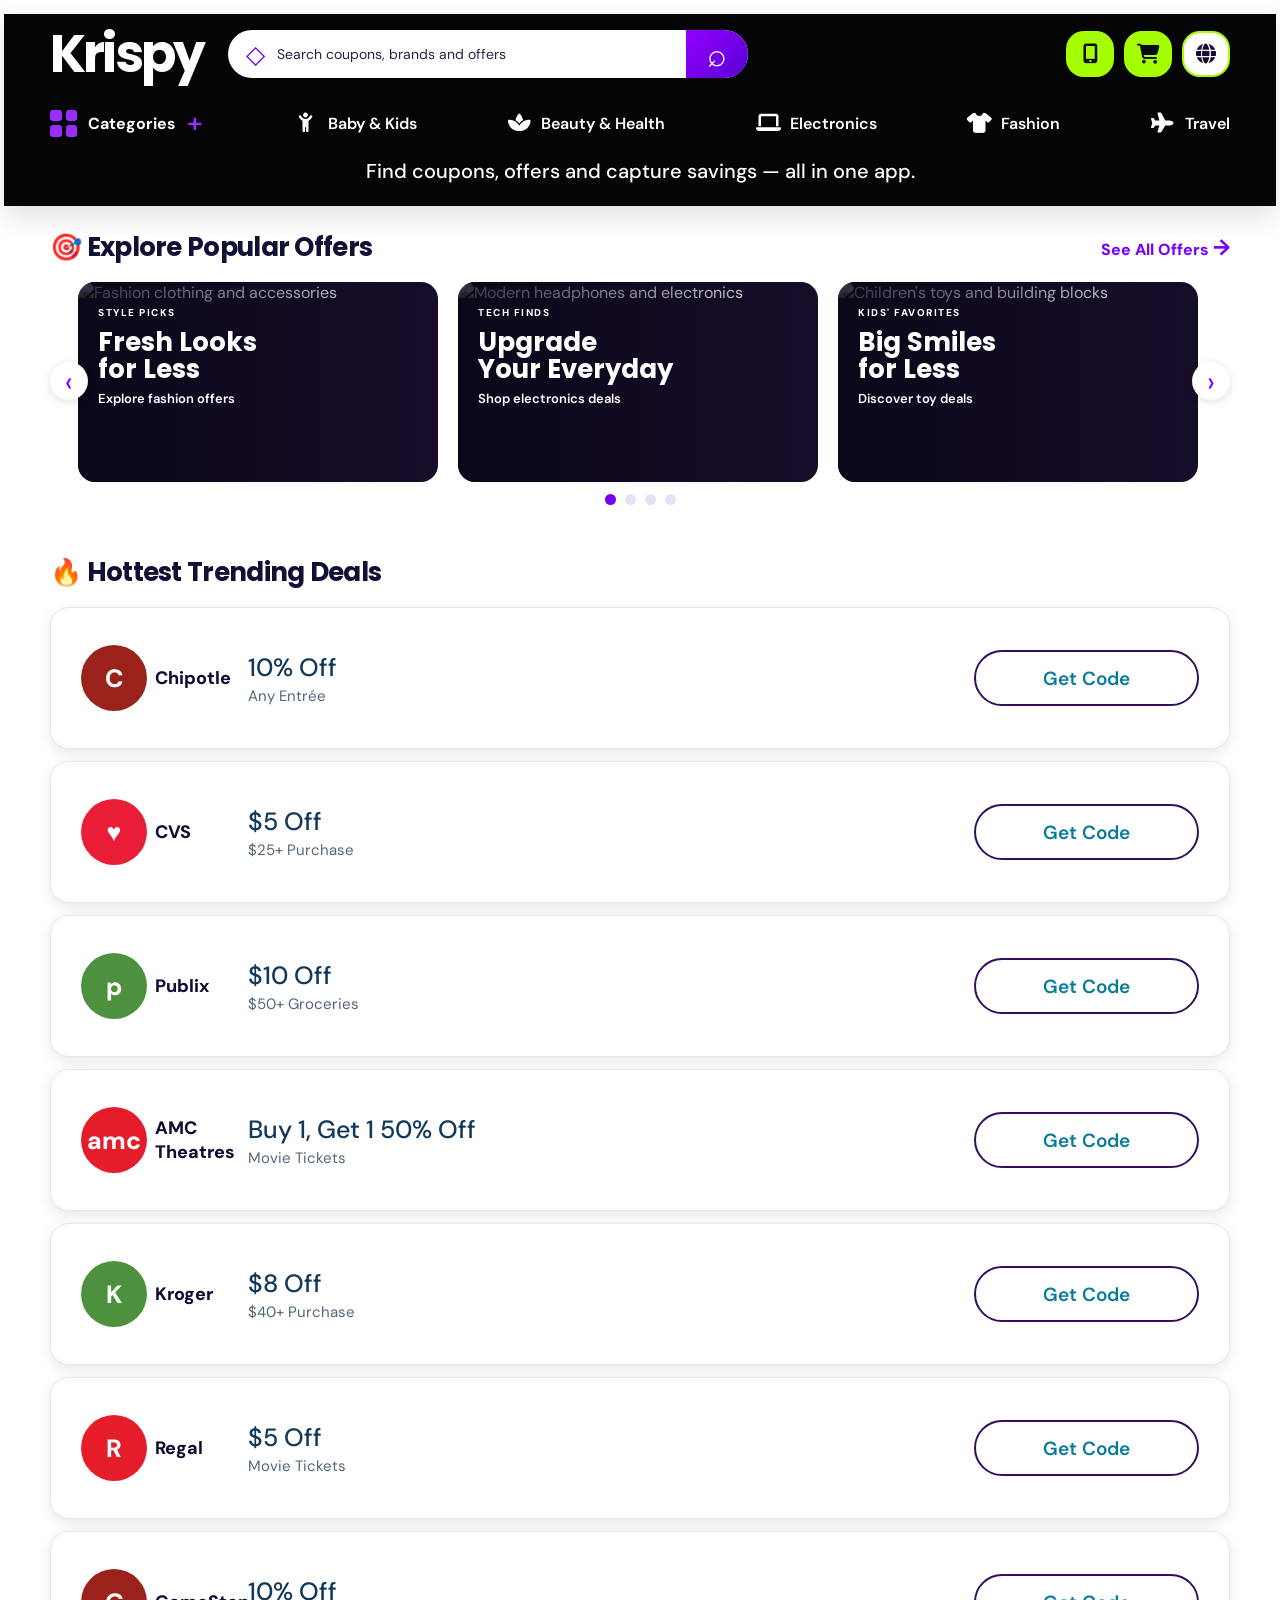
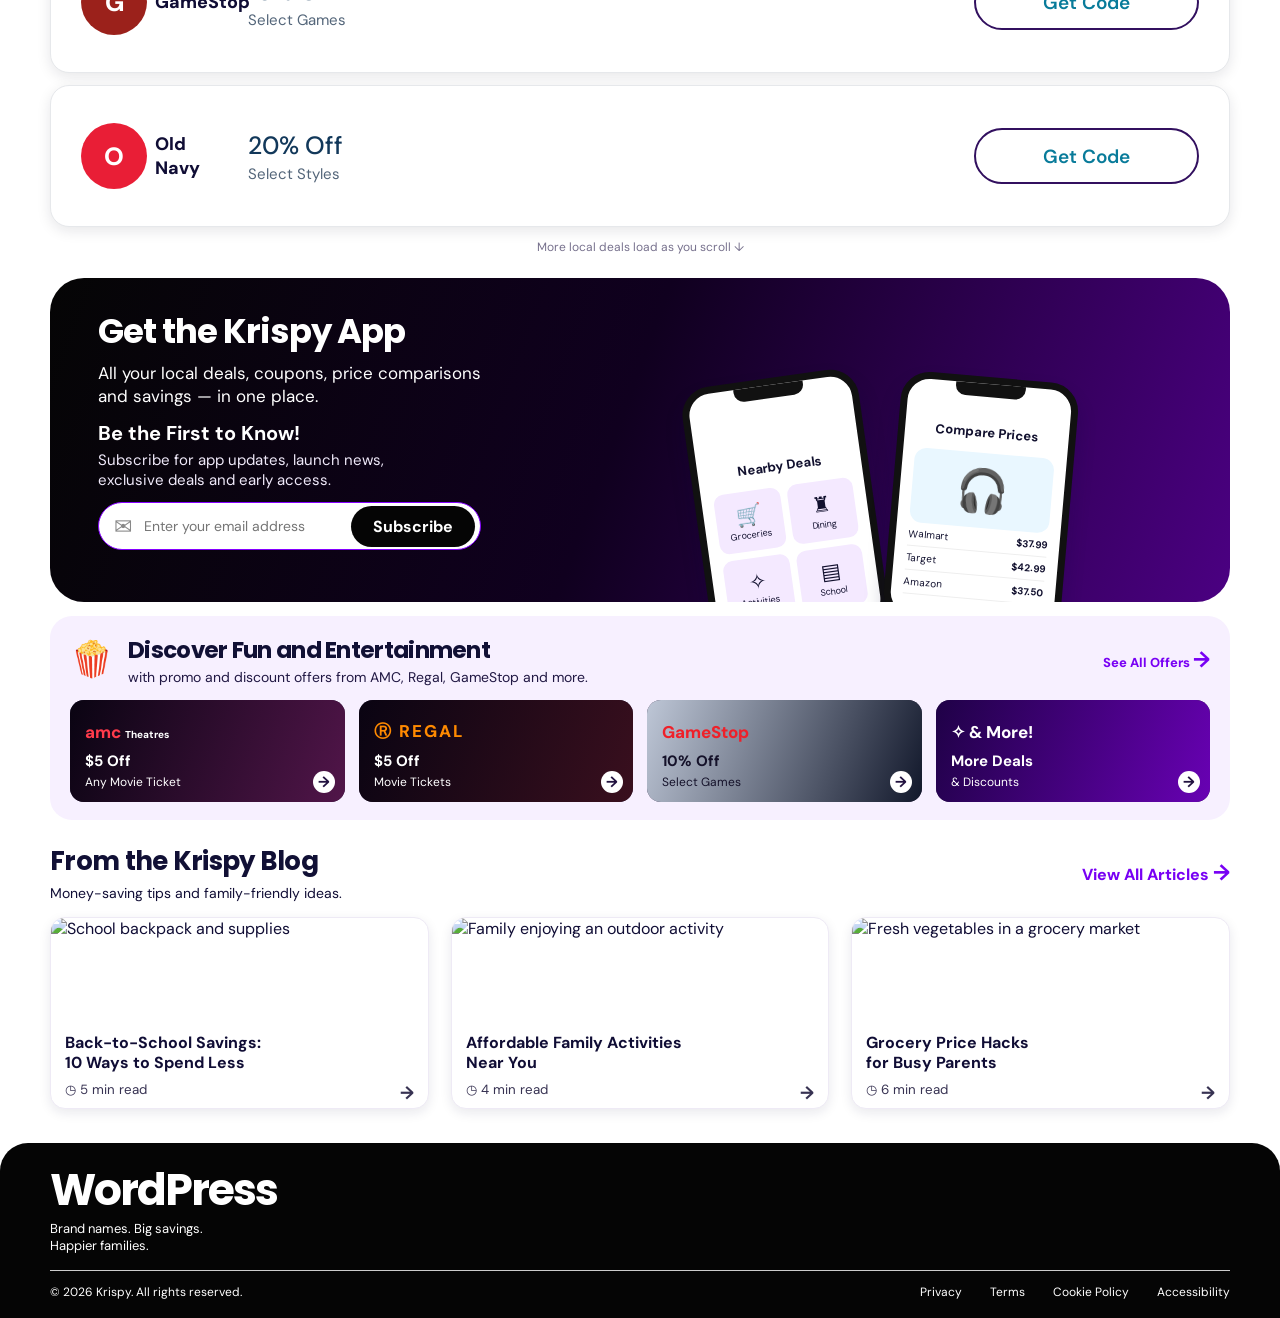
==== index.html @ a5b21c10 "Update index.html" ====
<!doctype html>
<html lang="en">
<head>
  <meta charset="utf-8">
  <meta name="viewport" content="width=device-width, initial-scale=1">
  <meta name="theme-color" content="#050505">
  <meta name="description" content="Krispy helps local shoppers discover coupons, compare prices, and save on everyday purchases and entertainment.">
  <title>Krispy — Local deals. Bigger savings.</title>
  <link rel="preconnect" href="https://fonts.googleapis.com">
  <link rel="preconnect" href="https://fonts.gstatic.com" crossorigin>
  <link href="https://fonts.googleapis.com/css2?family=DM+Sans:wght@400;500;600;700;800&family=Poppins:wght@500;600;700;800&display=swap" rel="stylesheet">
  <link rel="stylesheet" href="https://cdnjs.cloudflare.com/ajax/libs/font-awesome/6.5.2/css/all.min.css">
  <link rel="stylesheet" href="styles.css">
</head>
<body>
  <header class="hero-shell" id="top">
    <nav class="topbar wrap" aria-label="Main navigation">
      <a class="brand" href="#top" aria-label="Krispy home">Krispy</a>
      <form class="coupon-search" id="couponSearchForm" role="search">
        <span class="search-tag" aria-hidden="true">◇</span>
        <label class="sr-only" for="couponSearchInput">Search coupons</label>
        <input id="couponSearchInput" type="search" placeholder="Search coupons, brands and offers" data-i18n-placeholder="searchPlaceholder" autocomplete="off">
        <button class="search-button" type="submit" aria-label="Search coupons">⌕</button>
      </form>
      <div class="header-actions">
      <a class="primary-cta" href="#app" aria-label="Get the Krispy app" title="Get the app"><i class="fa-solid fa-mobile-screen-button"></i></a>
      <a class="cart-cta" href="#coupons" aria-label="Shopping cart" title="Shopping cart"><i class="fa-solid fa-cart-shopping"></i></a>
      <div class="language-control"><button class="language-cta" id="languageToggle" type="button" aria-label="Change language" aria-expanded="false"><i class="fa-solid fa-globe"></i></button>
        <div class="language-menu" id="languageMenu" hidden><button data-lang="en">English</button><button data-lang="es">Español</button><button data-lang="fr">Français</button><button data-lang="pt">Português</button></div>
      </div></div>
    </nav>

    <div class="category-row wrap">
    <button class="category-toggle" id="categoryToggle" type="button" aria-expanded="false" aria-controls="extraCategories">
      <span class="category-grid-icon" aria-hidden="true"><i></i><i></i><i></i><i></i></span><span data-i18n="categories">Categories</span><b class="plus">+</b>
    </button>
    <button class="category-link" data-category="Baby & Kids"><i class="fa-solid fa-child-reaching category-icon"></i><span data-i18n="babyKids">Baby &amp; Kids</span></button>
    <button class="category-link" data-category="Beauty & Health"><i class="fa-solid fa-spa category-icon"></i><span data-i18n="beautyHealth">Beauty &amp; Health</span></button>
    <button class="category-link" data-category="Electronics"><i class="fa-solid fa-laptop category-icon"></i><span data-i18n="electronics">Electronics</span></button>
    <button class="category-link" data-category="Fashion"><i class="fa-solid fa-shirt category-icon"></i><span data-i18n="fashion">Fashion</span></button>
    <button class="category-link" data-category="Travel"><i class="fa-solid fa-plane category-icon"></i><span data-i18n="travel">Travel</span></button>
  </div>
  <div class="extra-categories wrap" id="extraCategories" hidden>
    <button class="category-link" data-category="Dining"><i class="fa-solid fa-utensils category-icon"></i><span data-i18n="dining">Dining</span></button>
    <button class="category-link" data-category="Home & Garden"><i class="fa-solid fa-house category-icon"></i><span data-i18n="homeGarden">Home &amp; Garden</span></button>
    <button class="category-link" data-category="Pets"><i class="fa-solid fa-paw category-icon"></i><span data-i18n="pets">Pets</span></button>
  </div>
  <p class="hero-copy wrap"><span data-i18n="heroCopy">Find coupons, offers and capture savings — all in one app.</span></p>
  </header>

  <main>
    <section class="section wrap offers-section" aria-labelledby="offers-title">
      <div class="section-heading">
        <h2 id="offers-title"><span data-i18n="popularOffers">🎯 Explore Popular Offers</span></h2>
        <a href="#coupons">See All Offers <b>→</b></a>
      </div>
      <div class="offer-carousel">
        <button class="carousel-arrow prev" type="button" aria-label="Previous offers">‹</button>
        <div class="offer-track" id="offerTrack">
        <article class="offer-card"><img src="https://images.unsplash.com/photo-1483985988355-763728e1935b?w=900&q=88" alt="Fashion clothing and accessories"><div class="offer-overlay"><span>STYLE PICKS</span><h3>Fresh Looks<br>for Less</h3><p>Explore fashion offers</p></div></article>
        <article class="offer-card"><img src="https://images.unsplash.com/photo-1505740420928-5e560c06d30e?w=900&q=88" alt="Modern headphones and electronics"><div class="offer-overlay"><span>TECH FINDS</span><h3>Upgrade<br>Your Everyday</h3><p>Shop electronics deals</p></div></article>
        <article class="offer-card"><img src="https://images.unsplash.com/photo-1566576912321-d58ddd7a6088?w=900&q=88" alt="Children's toys and building blocks"><div class="offer-overlay"><span>KIDS' FAVORITES</span><h3>Big Smiles<br>for Less</h3><p>Discover toy deals</p></div></article>
        <article class="offer-card"><img src="https://images.unsplash.com/photo-1596462502278-27bfdc403348?w=900&q=88" alt="Women's beauty and makeup products"><div class="offer-overlay"><span>BEAUTY EDIT</span><h3>Feel-Good<br>Favorites</h3><p>Find beauty offers</p></div></article>
        <article class="offer-card"><img src="https://images.unsplash.com/photo-1594035910387-fea47794261f?w=900&q=88" alt="Men's fragrance bottle"><div class="offer-overlay"><span>GROOMING PICKS</span><h3>Signature<br>Scents</h3><p>Explore fragrance deals</p></div></article>
      </div>
      <button class="carousel-arrow next" type="button" aria-label="Next offers">›</button>
      </div>
      <div class="carousel-dots" aria-label="Offer carousel position"><span class="active"></span><span></span><span></span><span></span></div>
    </section>

    <section class="section wrap coupons-section" id="coupons" aria-labelledby="coupons-title">
      <div class="section-heading coupon-heading">
        <h2 id="coupons-title"><span data-i18n="trending">🔥 Hottest Trending Deals</span></h2>
      </div>
      <div class="coupon-grid" id="couponGrid">
        <article class="coupon-card" data-category="Beauty & Health" data-search="chipotle beauty health restaurant" data-code="KRISPYCHIP10">
          <div class="merchant"><span class="merchant-icon chipotle">C</span> Chipotle</div>
          <strong>10% Off</strong><p>Any Entrée</p>
          <button class="code-button" type="button"><span class="ticket-icon" aria-hidden="true">▣</span><span>Get Code</span></button>
        </article>
        <article class="coupon-card" data-category="Shopping" data-search="cvs pharmacy health beauty" data-code="CVS5SAVE">
          <div class="merchant"><span class="merchant-icon cvs">♥</span> CVS</div>
          <strong>$5 Off</strong><p>$25+ Purchase</p>
          <button class="code-button" type="button"><span class="ticket-icon" aria-hidden="true">▣</span><span>Get Code</span></button>
        </article>
        <article class="coupon-card" data-category="Baby & Kids" data-search="publix baby kids family essentials" data-code="PUBLIX10">
          <div class="merchant"><span class="merchant-icon publix">p</span> Publix</div>
          <strong>$10 Off</strong><p>$50+ Groceries</p>
          <button class="code-button" type="button"><span class="ticket-icon" aria-hidden="true">▣</span><span>Get Code</span></button>
        </article>
        <article class="coupon-card" data-category="Entertainment" data-search="amc movies entertainment tickets" data-code="AMC50">
          <div class="merchant"><span class="merchant-icon amc">amc</span> AMC Theatres</div>
          <strong>Buy 1, Get 1 50% Off</strong><p>Movie Tickets</p>
          <button class="code-button" type="button"><span class="ticket-icon" aria-hidden="true">▣</span><span>Get Code</span></button>
        </article>
      </div>
      <p class="scroll-hint" id="scrollHint">More local deals load as you scroll ↓</p>
      <div id="couponSentinel" class="sentinel" aria-hidden="true"></div>
      <p class="empty-state" id="emptyState" hidden>No matching deals found. Try another search.</p>
    </section>

    <section class="app-promo wrap" id="app">
      <div class="app-copy">
        <h2><span data-i18n="getApp">Get the Krispy App</span></h2>
        <p>All your local deals, coupons, price comparisons<br class="desktop-only"> and savings — in one place.</p>
        <h3><span data-i18n="firstToKnow">Be the First to Know!</span></h3>
        <p class="subscribe-copy">Subscribe for app updates, launch news,<br class="desktop-only"> exclusive deals and early access.</p>
        <form class="subscribe-form" id="subscribeForm">
          <label class="sr-only" for="emailInput">Email address</label>
          <span aria-hidden="true">✉</span>
          <input id="emailInput" type="email" placeholder="Enter your email address" required>
          <button type="submit">Subscribe</button>
        </form>
        <p class="form-message" id="formMessage" role="status"></p>
      </div>
      <div class="phone-showcase" aria-label="Krispy app previews">
        <div class="phone phone-one">
          <div class="phone-notch"></div><b class="mini-brand">Krispy</b><h4>Nearby Deals</h4>
          <div class="mini-tiles"><span>🛒<small>Groceries</small></span><span>♜<small>Dining</small></span><span>✧<small>Activities</small></span><span>▤<small>School</small></span></div>
        </div>
        <div class="phone phone-two">
          <div class="phone-notch"></div><h4>Compare Prices</h4><div class="product-art">🎧</div>
          <p>Walmart <b>$37.99</b></p><p>Target <b>$42.99</b></p><p>Amazon <b>$37.50</b></p>
        </div>
      </div>
    </section>

    <section class="entertainment-section wrap" id="entertainment" aria-labelledby="entertainment-title">
      <div class="entertainment-heading">
        <div class="popcorn" aria-hidden="true">🍿</div>
        <div><h2 id="entertainment-title"><span data-i18n="entertainment">Discover Fun and Entertainment</span></h2><p>with promo and discount offers from AMC, Regal, GameStop and more.</p></div>
        <a href="#coupons">See All Offers <b>→</b></a>
      </div>
      <div class="entertainment-grid">
        <a class="entertainment-card amc-card" href="#coupons"><span class="ent-brand amc-brand">amc <small>Theatres</small></span><strong>$5 Off</strong><span>Any Movie Ticket</span><b class="round-arrow">→</b></a>
        <a class="entertainment-card regal-card" href="#coupons"><span class="ent-brand regal-brand">Ⓡ REGAL</span><strong>$5 Off</strong><span>Movie Tickets</span><b class="round-arrow">→</b></a>
        <a class="entertainment-card gamestop-card" href="#coupons"><span class="ent-brand game-brand">GameStop</span><strong>10% Off</strong><span>Select Games</span><b class="round-arrow">→</b></a>
        <a class="entertainment-card more-card" href="#coupons"><span class="ent-brand more-brand">✧ &amp; More!</span><strong>More Deals</strong><span>&amp; Discounts</span><b class="round-arrow">→</b></a>
      </div>
    </section>

    <section class="section wrap blog-section" id="blog" aria-labelledby="blog-title">
      <div class="section-heading">
        <div><h2 id="blog-title"><span data-i18n="blog">From the Krispy Blog</span></h2><p class="section-subtitle">Money-saving tips and family-friendly ideas.</p></div>
        <a href="#blog">View All Articles <b>→</b></a>
      </div>
      <div class="blog-grid">
        <a class="blog-card" href="#blog"><img src="https://images.unsplash.com/photo-1503919005314-30d93d07d823?w=700&q=85" alt="School backpack and supplies"><div><h3>Back-to-School Savings:<br>10 Ways to Spend Less</h3><small>◷ 5 min read <b>→</b></small></div></a>
        <a class="blog-card" href="#blog"><img src="https://images.unsplash.com/photo-1478131143081-80f7f84ca84d?w=700&q=85" alt="Family enjoying an outdoor activity"><div><h3>Affordable Family Activities<br>Near You</h3><small>◷ 4 min read <b>→</b></small></div></a>
        <a class="blog-card" href="#blog"><img src="https://images.unsplash.com/photo-1542838132-92c53300491e?w=700&q=85" alt="Fresh vegetables in a grocery market"><div><h3>Grocery Price Hacks<br>for Busy Parents</h3><small>◷ 6 min read <b>→</b></small></div></a>
      </div>
    </section>
  </main>

  <footer class="site-footer">
    <div class="footer-inner wrap">
      <div class="footer-brand"><div class="footer-wordmark">WordPress</div><p>Brand names. Big savings.<br>Happier families.</p></div>
    </div>
    <div class="footer-bottom wrap">
      <span>© <span id="year"></span> Krispy. All rights reserved.</span>
      <nav aria-label="Legal"><a href="#privacy">Privacy</a><a href="#terms">Terms</a><a href="#cookies">Cookie Policy</a><a href="#accessibility">Accessibility</a></nav>
    </div>
  </footer>

  <div class="toast" id="toast" role="status" aria-live="polite"></div>
  <script src="script.js"></script>
</body>
</html>
---- styles.css ----
*{box-sizing:border-box}
:root{--ink:#100d35;--purple:#6e00e8;--purple-dark:#26004e;--lavender:#f4edff;--lime:#a6ff00}
html{scroll-behavior:smooth}
body{margin:0;background:#fff;color:var(--ink);font-family:"DM Sans",Arial,sans-serif}
a{color:inherit;text-decoration:none}
button,input{font:inherit}
button{cursor:pointer}
.wrap{width:min(1180px,calc(100% - 64px));margin-inline:auto}
.hero-shell{position:relative;isolation:isolate;overflow:hidden;margin:14px auto 0;width:calc(100% - 8px);min-height:192px;border-radius:38px;color:#fff;background:#050505;box-shadow:0 10px 28px rgba(12,0,30,.12);padding:14px 0 22px}
.topbar{display:flex;align-items:center;gap:25px}
.brand{font-family:"Poppins",sans-serif;font-size:52px;line-height:1;font-weight:700;letter-spacing:-2.8px;color:#fff;white-space:nowrap}
.coupon-search{height:48px;flex:1;max-width:520px;display:flex;align-items:center;overflow:hidden;border-radius:28px;background:#fff;color:#171337;padding-left:18px}
.search-tag{font-size:25px;color:#7400ef;margin-right:10px;line-height:1}
.coupon-search input{border:0;outline:0;min-width:0;flex:1;color:#171337;font-size:14px;background:transparent}
.coupon-search input::placeholder{color:#292345;opacity:1}
.search-button{height:48px;width:62px;border:0;background:linear-gradient(135deg,#9300ff,#5900d5);color:white;font-size:33px;line-height:1;cursor:pointer}
.primary-cta{margin-left:auto;padding:13px 21px;border-radius:28px;background:var(--lime);color:#080b16;font-weight:800;white-space:nowrap}
.primary-cta span{font-size:22px;margin-left:7px}
.category-row{display:flex;align-items:center;justify-content:space-between;gap:20px;margin-top:24px}
.category-toggle,.category-link{border:0;background:transparent;color:#fff;display:flex;align-items:center;gap:10px;font-weight:700;padding:5px 0;white-space:nowrap}
.category-toggle{font-size:16px;gap:11px}
.category-grid-icon{width:27px;height:27px;display:grid;grid-template-columns:repeat(2,1fr);gap:4px}
.category-grid-icon i{display:block;border-radius:3px;background:#9b2cff}
.category-toggle .plus{font-size:28px;font-weight:500;color:#9b2cff;line-height:1}
.category-link{font-size:16px;font-weight:600}
.category-icon{font-size:28px;line-height:1;filter:grayscale(.1)}
.extra-categories{display:flex;flex-wrap:wrap;gap:12px 24px;padding:15px 0 0 4px}
.extra-categories[hidden]{display:none}
.extra-categories .category-link{font-size:14px}
.hero-copy{font-size:20px;text-align:center;margin-top:16px;margin-bottom:0;font-weight:500}
.section{padding-top:22px}
.section-heading{display:flex;justify-content:space-between;align-items:center;gap:20px;margin-bottom:15px}
.section-heading h2,.entertainment-heading h2{font-family:"Poppins",sans-serif;font-size:26px;letter-spacing:-.7px;margin:0;font-weight:700;color:#111035}
.section-heading>a,.entertainment-heading>a{color:#7800f4;font-weight:800;white-space:nowrap}
.section-heading>a b,.entertainment-heading>a b{font-size:22px}
.offer-carousel{position:relative;padding:0 25px}
.offer-track{display:flex;gap:16px;overflow-x:auto;scrollbar-width:none;scroll-snap-type:x mandatory}
.offer-track::-webkit-scrollbar{display:none}
.offer-card{position:relative;flex:0 0 calc((100% - 32px)/3);height:120px;border-radius:16px;padding:13px 17px;overflow:hidden;scroll-snap-align:start;color:#111035}
.offer-card.target{background:#ffe5f1}
.offer-card.walmart{background:#e8f2ff}
.offer-card.amazon{background:#fff0d9}
.offer-card.family{background:#eee7ff}
.offer-brand{font-size:19px;font-weight:800;position:relative;z-index:1}
.target-mark{color:#e21a23;font-size:28px;vertical-align:middle}
.spark{color:#f5b400;font-size:29px}
.smile{color:#f2a000;font-size:34px}
.offer-card p{position:relative;z-index:1;font-weight:800;font-size:16px;line-height:1.15;margin:7px 0}
.offer-card img{position:absolute;right:0;bottom:0;width:43%;height:100%;object-fit:cover;mask-image:linear-gradient(90deg,transparent,#000 30%)}
.headphones,.family-art{position:absolute;right:18px;bottom:8px;font-size:60px}
.carousel-arrow{position:absolute;z-index:2;top:38px;border:0;width:38px;height:38px;border-radius:50%;background:#fff;color:#7900ff;font-size:29px;box-shadow:0 2px 8px #15113b22}
.carousel-arrow.prev{left:0}.carousel-arrow.next{right:0}
.carousel-dots{display:flex;justify-content:center;gap:9px;margin:12px}
.carousel-dots span{width:11px;height:11px;border-radius:50%;background:#e6e0f3}
.carousel-dots .active{background:#7600ee}
.coupon-heading{margin-top:14px}
.coupon-grid{display:grid;grid-template-columns:repeat(4,minmax(0,1fr));gap:15px}
.coupon-card{position:relative;min-height:164px;border:1px solid #eeeaf5;border-radius:16px;padding:12px 14px 52px;box-shadow:0 4px 10px rgba(21,15,50,.10);background:#fff}
.merchant{display:flex;align-items:center;gap:8px;font-weight:800;font-size:16px;margin-bottom:7px}
.merchant-icon{display:grid;place-items:center;width:34px;height:34px;border-radius:50%;font-weight:800;color:white}
.chipotle{background:#9b211b}.cvs{background:#e91e36}.publix{background:#4d913e}.amc{background:#e51c2a;font-size:10px}
.coupon-card strong{font-size:17px}.coupon-card p{margin:2px 0 4px;font-size:14px}.coupon-card small{font-weight:700;font-size:12px}
.code-button{position:absolute;right:10px;bottom:9px;display:flex;align-items:center;justify-content:center;gap:8px;min-width:150px;border:2px solid #32105f;border-radius:25px;background:#fff;color:#32105f;padding:7px 14px;font-size:14px;font-weight:800;box-shadow:none;transition:background .15s,color .15s}
.code-button:hover{background:#f4edff}
.ticket-icon{font-size:17px;line-height:1}
.scroll-hint{text-align:center;color:#77718d;font-size:12px;margin:12px 0 0}
.sentinel{height:1px}.empty-state{text-align:center;color:#6b6382;padding:18px}
.app-promo{margin:22px auto 0;min-height:280px;border-radius:34px;overflow:hidden;position:relative;display:flex;align-items:center;justify-content:space-between;padding:28px 48px;background:linear-gradient(110deg,#050505 0%,#10001f 48%,#4b0082 100%);color:#fff}
.app-copy{position:relative;z-index:2;color:#fff;max-width:510px}
.app-copy h2{font-family:"Poppins",sans-serif;font-size:34px;margin:0 0 5px;letter-spacing:-1px;color:#fff}
.app-copy p{font-size:17px;line-height:1.35;margin:4px 0;color:#fff}
.app-copy h3{font-size:20px;margin:12px 0 0;color:#fff}
.app-copy .subscribe-copy{font-size:15px;color:#f0eafa}
.subscribe-form{display:flex;align-items:center;gap:10px;width:min(440px,100%);height:48px;border:1.5px solid #8500ff;border-radius:28px;background:#fff;padding:4px 5px 4px 15px;margin-top:12px}
.subscribe-form>span{font-size:22px;color:#888}
.subscribe-form input{border:0;outline:0;min-width:0;flex:1;font-size:14px;color:#171337}
.subscribe-form button{border:0;border-radius:24px;padding:10px 22px;background:#050505;color:#fff;font-weight:700;cursor:pointer}
.form-message{min-height:16px;font-size:12px!important;color:#f0eafa}
.phone-showcase{position:absolute;right:8%;bottom:-30px;width:43%;height:290px;display:flex;align-items:flex-end;justify-content:center;gap:18px;transform:rotate(-3deg)}
.phone{position:relative;width:178px;height:260px;border:7px solid #111;border-radius:29px;background:#fff;padding:28px 12px 12px;box-shadow:0 12px 20px #0d073b33;color:#11102e}
.phone-one{transform:rotate(-5deg)}.phone-two{height:250px;transform:rotate(8deg)}
.phone-notch{position:absolute;top:0;left:50%;transform:translateX(-50%);width:70px;height:13px;background:#111;border-radius:0 0 10px 10px}
.mini-brand{display:block;text-align:center;font-family:"Poppins",sans-serif;font-size:22px;font-weight:700;letter-spacing:-1px;color:#fff}
.phone h4{text-align:center;font-size:13px;margin:12px 0}
.mini-tiles{display:grid;grid-template-columns:1fr 1fr;gap:7px}
.mini-tiles span{display:grid;place-items:center;background:#f4e9ff;border-radius:10px;padding:10px 3px;font-size:21px}
.mini-tiles small{font-size:9px}
.product-art{text-align:center;font-size:42px;background:#e9f7ff;border-radius:12px;padding:10px}
.phone-two p{font-size:10px;border-bottom:1px solid #eee;padding:5px 0;margin:0}.phone-two p b{float:right}
.entertainment-section{margin:14px auto 0;padding:17px 20px 18px;border-radius:22px;background:#f7f0ff}
.entertainment-heading{display:flex;align-items:center;gap:14px;margin-bottom:14px}
.popcorn{font-size:35px;line-height:1}
.entertainment-heading h2{font-size:23px}
.entertainment-heading p{font-size:14px;margin:1px 0 0;color:#211844}
.entertainment-heading>a{margin-left:auto;font-size:13px}
.entertainment-grid{display:grid;grid-template-columns:repeat(4,minmax(0,1fr));gap:14px}
.entertainment-card{position:relative;display:flex;flex-direction:column;justify-content:flex-end;gap:3px;min-height:102px;padding:12px 15px;border-radius:14px;overflow:hidden;color:#fff;background:#140a29;isolation:isolate}
.entertainment-card:before{content:"";position:absolute;inset:0;z-index:-1;opacity:.85;background:linear-gradient(110deg,#07040d,#401060)}
.amc-card:before{background:linear-gradient(110deg,#08030e,#5c174f)}
.regal-card:before{background:linear-gradient(110deg,#08030e,#40101c)}
.gamestop-card:before{background:linear-gradient(110deg,#dce8f5,#111a2b)}
.more-card:before{background:linear-gradient(110deg,#21004c,#7700cc)}
.gamestop-card{color:#15122a}
.ent-brand{font-weight:800;font-size:17px;margin-bottom:5px}
.amc-brand{color:#ff3b4b}.amc-brand small{font-size:10px;color:#fff}
.regal-brand{color:#ff8a00;letter-spacing:2px}.game-brand{color:#ef2029}.more-brand{color:#fff}
.entertainment-card strong{font-size:15px}.entertainment-card>span:not(.ent-brand){font-size:12px}
.round-arrow{position:absolute;right:10px;bottom:9px;width:22px;height:22px;border-radius:50%;display:grid;place-items:center;background:#fff;color:#21113f;font-size:15px}
.blog-section{padding-bottom:34px}
.blog-section .section-heading{align-items:center}
.section-subtitle{margin:3px 0 0;font-size:14px}
.blog-grid{display:grid;grid-template-columns:repeat(3,1fr);gap:22px}
.blog-card{overflow:hidden;border-radius:15px;box-shadow:0 4px 12px #15113b18;background:#fff;border:1px solid #eeeaf5}
.blog-card img{display:block;width:100%;height:105px;object-fit:cover}
.blog-card>div{padding:10px 14px}
.blog-card h3{font-size:16px;line-height:1.2;margin:0 0 9px}
.blog-card small{display:block;color:#373252}.blog-card small b{float:right;font-size:18px}
.site-footer{color:#fff;background:#050505;padding:25px 0 18px;position:relative;overflow:hidden;border-radius:28px 28px 0 0}
.footer-inner{padding-bottom:15px}
.footer-wordmark{font-family:"Poppins",sans-serif;font-size:44px;line-height:1;font-weight:700;letter-spacing:-2px;color:#fff}
.footer-brand p{font-size:13px;line-height:1.35;margin:8px 0 0}
.footer-bottom{border-top:1px solid rgba(255,255,255,.8);padding-top:13px;display:flex;justify-content:space-between;gap:20px;font-size:12px}
.footer-bottom nav{display:flex;gap:28px}.footer-bottom a:hover{text-decoration:underline}
.toast{position:fixed;z-index:20;left:50%;bottom:22px;transform:translate(-50%,20px);opacity:0;pointer-events:none;background:#17102e;color:#fff;padding:12px 18px;border-radius:25px;box-shadow:0 5px 20px #0003;transition:.25s}
.toast.show{opacity:1;transform:translate(-50%,0)}
.sr-only{position:absolute;width:1px;height:1px;padding:0;margin:-1px;overflow:hidden;clip:rect(0,0,0,0);white-space:nowrap;border:0}
@media(max-width:900px){
 .wrap{width:min(calc(100% - 36px),720px)}
 .topbar{gap:14px;flex-wrap:wrap}.brand{font-size:44px}.coupon-search{order:3;max-width:none;flex-basis:100%}
 .primary-cta{font-size:12px;padding:11px 13px}
 .category-row{gap:13px;flex-wrap:wrap;justify-content:flex-start;margin-top:18px}
 .category-link{font-size:14px}.category-icon{font-size:24px}
 .hero-copy{font-size:17px}
 .coupon-grid{grid-template-columns:repeat(2,1fr)}
 .app-promo{padding:25px 28px;min-height:460px;align-items:flex-start}
 .phone-showcase{width:100%;right:0;height:230px;bottom:-35px}
 .phone{transform:scale(.82)}.phone-two{transform:scale(.82) rotate(8deg)}
 .entertainment-grid{grid-template-columns:repeat(2,1fr)}
 .footer-bottom{flex-wrap:wrap}
}
@media(max-width:560px){
 .hero-shell{margin-top:6px;border-radius:25px;min-height:0;padding:16px 0 20px}
 .wrap{width:calc(100% - 28px)}
 .topbar{padding-top:0}.brand{font-size:39px}
 .primary-cta{margin-left:auto;padding:10px 11px;font-size:10px}
 .coupon-search{height:43px}.search-button{height:43px;width:52px}
 .coupon-search input{font-size:12px}
 .category-row{display:grid;grid-template-columns:repeat(3,1fr);gap:10px 12px;margin-top:17px}
 .category-toggle,.category-link{font-size:12px;justify-content:flex-start;gap:6px}
 .category-toggle{grid-column:1/-1}
 .category-grid-icon{width:22px;height:22px}
 .category-icon{font-size:21px}
 .extra-categories{gap:10px 16px}
 .extra-categories .category-link{font-size:12px}
 .hero-copy{font-size:14px;line-height:1.4;margin-top:15px;padding:0 5px}
 .section{padding-top:20px}
 .section-heading h2{font-size:19px}.section-heading>a{font-size:12px}
 .offer-carousel{padding:0 17px}.offer-card{flex-basis:85%;height:120px}
 .coupon-heading{align-items:flex-start;flex-direction:column}
 .coupon-grid{gap:10px}.coupon-card{padding:10px 10px 48px;min-height:164px}
 .merchant{font-size:14px}.merchant-icon{width:28px;height:28px}
 .coupon-card strong{font-size:15px}.coupon-card p{font-size:12px}
 .code-button{left:8px;right:8px;min-width:0;padding:7px 5px;font-size:12px}
 .app-promo{width:calc(100% - 28px);padding:22px 18px 0;min-height:500px;border-radius:25px}
 .app-copy h2{font-size:27px}.app-copy p{font-size:14px}.desktop-only{display:none}
 .phone-showcase{height:220px;gap:0}.phone{width:150px;height:220px}.phone-two{height:210px}
 .entertainment-section{padding:14px 12px;border-radius:18px}
 .entertainment-heading{align-items:flex-start;gap:8px;flex-wrap:wrap}
 .popcorn{font-size:27px}.entertainment-heading h2{font-size:17px}
 .entertainment-heading p{font-size:11px}.entertainment-heading>a{margin-left:auto;font-size:11px}
 .entertainment-grid{gap:9px}.entertainment-card{min-height:100px;padding:9px}
 .ent-brand{font-size:14px}.entertainment-card strong{font-size:13px}
 .blog-grid{grid-template-columns:1fr;gap:13px}
 .blog-card{display:grid;grid-template-columns:38% 1fr}
 .blog-card img{height:100%;min-height:120px}.blog-card h3{font-size:14px}
 .section-subtitle{font-size:12px}
 .site-footer{border-radius:20px 20px 0 0}
 .footer-wordmark{font-size:38px}
 .footer-bottom{flex-direction:column;font-size:11px}
 .footer-bottom nav{flex-wrap:wrap;gap:14px}
}

/* Header: square outer container, Font Awesome category icons, icon-only controls */
.hero-shell{border-radius:0!important}
.header-actions{display:flex;align-items:center;gap:10px;margin-left:auto}
.primary-cta,.cart-cta,.language-cta{display:grid;place-items:center;width:48px;height:46px;padding:0;border:0;border-radius:18px;background:var(--lime);color:#080b16;font-size:20px}
.primary-cta{margin:0}
.cart-cta{border:2px solid var(--lime);background:var(--lime);color:#080b16}
.language-control{position:relative}
.language-cta{background:#fff;color:#170b32;border:2px solid var(--lime)}
.language-menu{position:absolute;right:0;top:55px;z-index:40;min-width:145px;padding:6px;background:#fff;border:1px solid #e9e3f1;border-radius:12px;box-shadow:0 8px 24px #0002}
.language-menu[hidden]{display:none}
.language-menu button{display:block;width:100%;border:0;background:transparent;text-align:left;padding:9px 10px;border-radius:8px;color:#1b1537;font-weight:600}
.language-menu button:hover{background:#f3eaff}
.category-link{gap:10px}
.category-link .category-icon{font-size:20px;color:#fff;width:24px;text-align:center}
.extra-categories .category-icon{font-size:17px}
.extra-categories{justify-content:flex-start}

/* Enlarged, image-led carousel. All imagery is limited to the requested product themes. */
.offer-carousel{padding:0 28px}
.offer-track{gap:20px}
.offer-card{position:relative;flex:0 0 360px;height:200px;padding:0;border-radius:17px;background:#170e2a;color:#fff}
.offer-card img{position:absolute;inset:0;width:100%;height:100%;object-fit:cover;mask-image:none;z-index:0}
.offer-card:after{content:"";position:absolute;inset:0;background:linear-gradient(90deg,rgba(10,5,22,.82),rgba(10,5,22,.08));z-index:1}
.offer-overlay{position:absolute;z-index:2;left:20px;top:18px;max-width:72%;color:#fff}
.offer-overlay>span{font-size:10px;letter-spacing:1.5px;font-weight:800}
.offer-overlay h3{font-family:"Poppins",sans-serif;font-size:26px;line-height:1.05;margin:8px 0}
.offer-overlay p{font-size:13px;font-weight:600;margin:0}
.carousel-arrow{top:80px}

/* Coupon cards become stacked, full-width rows, like the supplied coupon reference. */
.coupon-grid{display:flex;flex-direction:column;gap:12px}
.coupon-card{display:grid;grid-template-columns:145px minmax(0,1fr) 230px;grid-template-rows:auto auto;align-items:center;column-gap:22px;min-height:142px;padding:22px 30px;border:1px solid #e6e8eb;border-radius:19px;box-shadow:0 4px 14px rgba(16,24,40,.10);background:#fff}
.coupon-card .merchant{grid-column:1;grid-row:1 / span 2;justify-content:flex-start;margin:0;font-size:18px}
.coupon-card .merchant-icon{width:66px;height:66px;font-size:25px;flex:0 0 66px}
.coupon-card strong{grid-column:2;grid-row:1;align-self:end;font-size:25px;color:#12385a;font-weight:500}
.coupon-card p{grid-column:2;grid-row:2;align-self:start;font-size:15px;margin:2px 0 0;color:#536579}
.coupon-card .code-button{position:static;grid-column:3;grid-row:1 / span 2;justify-self:end;width:100%;max-width:225px;min-height:56px;border:2px solid #32105f;border-radius:30px;background:#fff;color:#087b9a;font-size:19px;font-weight:600}
.coupon-card .code-button:hover{background:#f6f0ff;color:#32105f}
.ticket-icon{display:none}
.coupon-card small,.live-note{display:none!important}
@media(max-width:700px){
 .header-actions{gap:6px}.primary-cta,.cart-cta,.language-cta{width:40px;height:40px;border-radius:15px;font-size:17px}
 .offer-card{flex-basis:82vw;height:180px}
 .coupon-card{grid-template-columns:76px minmax(0,1fr);grid-template-rows:auto auto auto;gap:5px 13px;padding:15px 14px;min-height:128px}
 .coupon-card .merchant{grid-column:1;grid-row:1 / span 3;flex-direction:column;align-items:center;text-align:center;font-size:11px;gap:5px}
 .coupon-card .merchant-icon{width:48px;height:48px;flex-basis:48px}
 .coupon-card strong{grid-column:2;grid-row:1;font-size:19px}
 .coupon-card p{grid-column:2;grid-row:2;font-size:13px}
 .coupon-card .code-button{grid-column:2;grid-row:3;justify-self:start;width:auto;min-height:38px;max-width:155px;font-size:14px;padding:5px 20px}
}
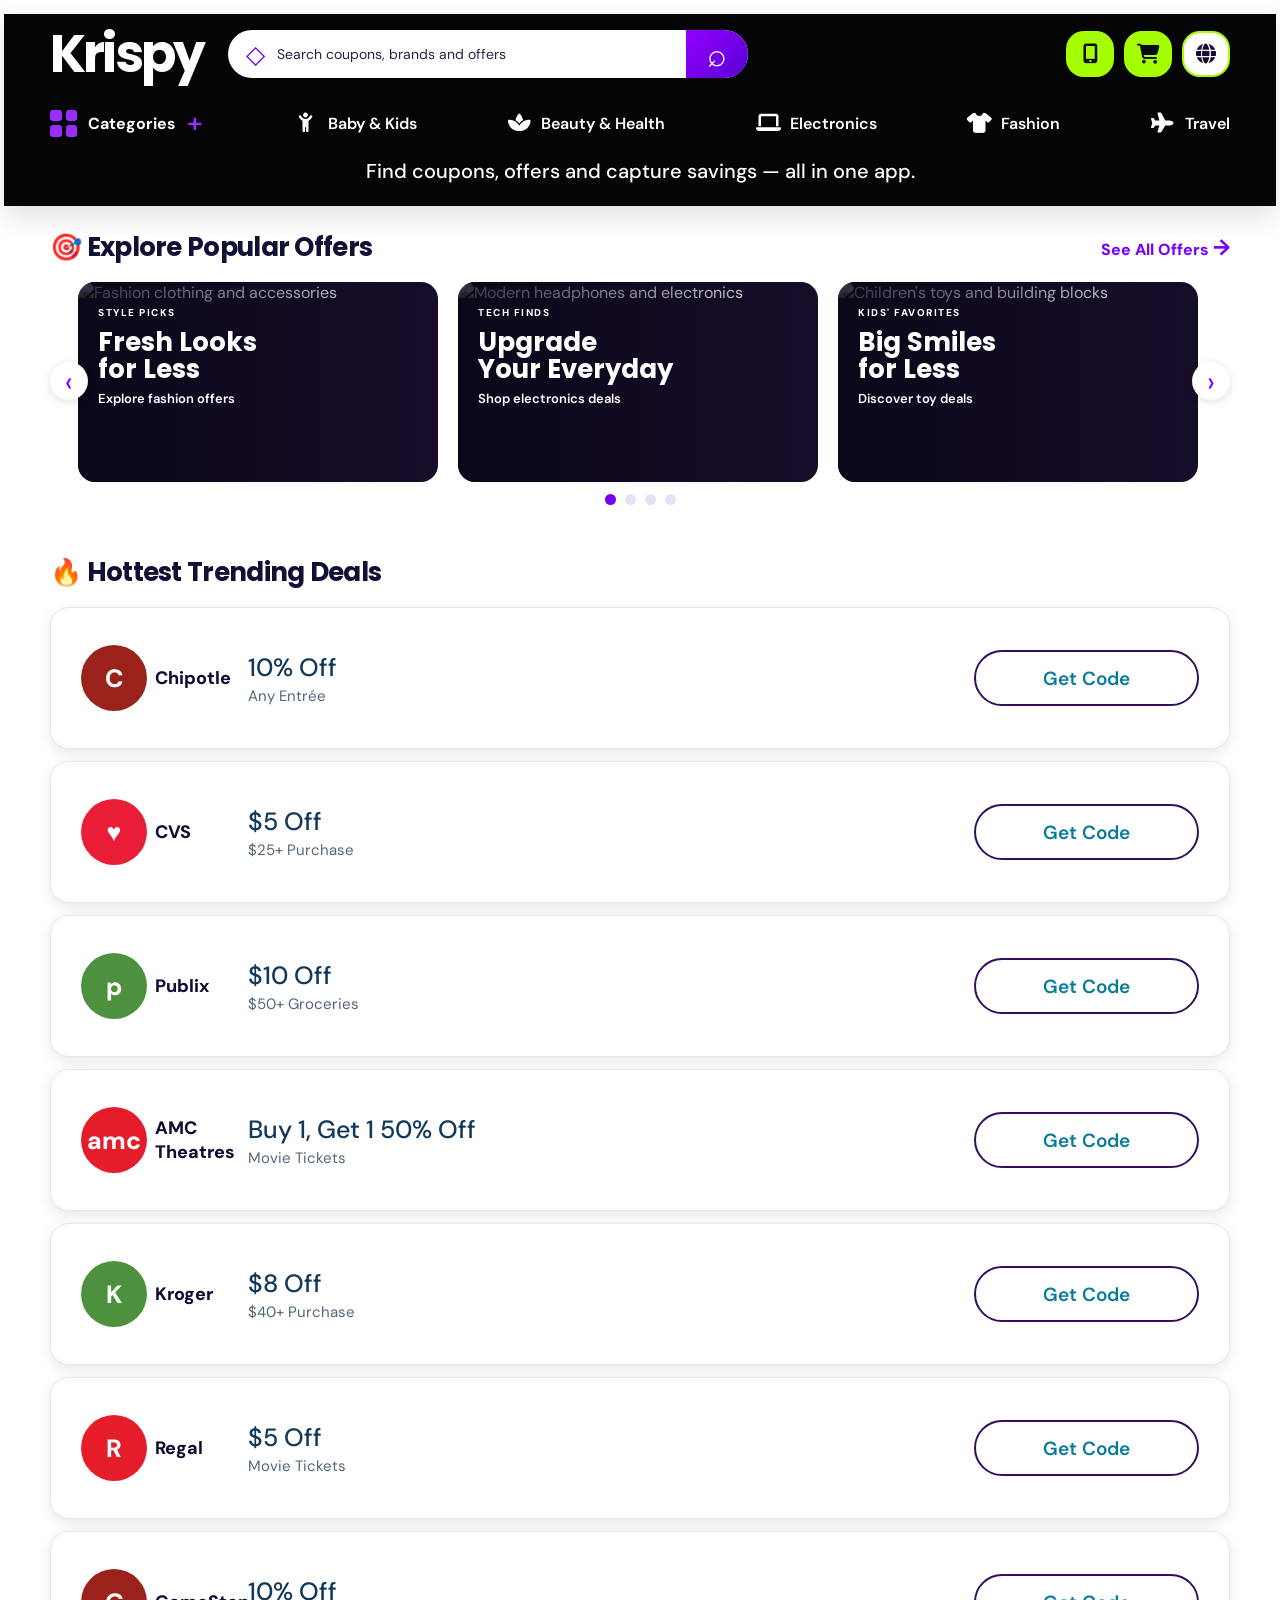
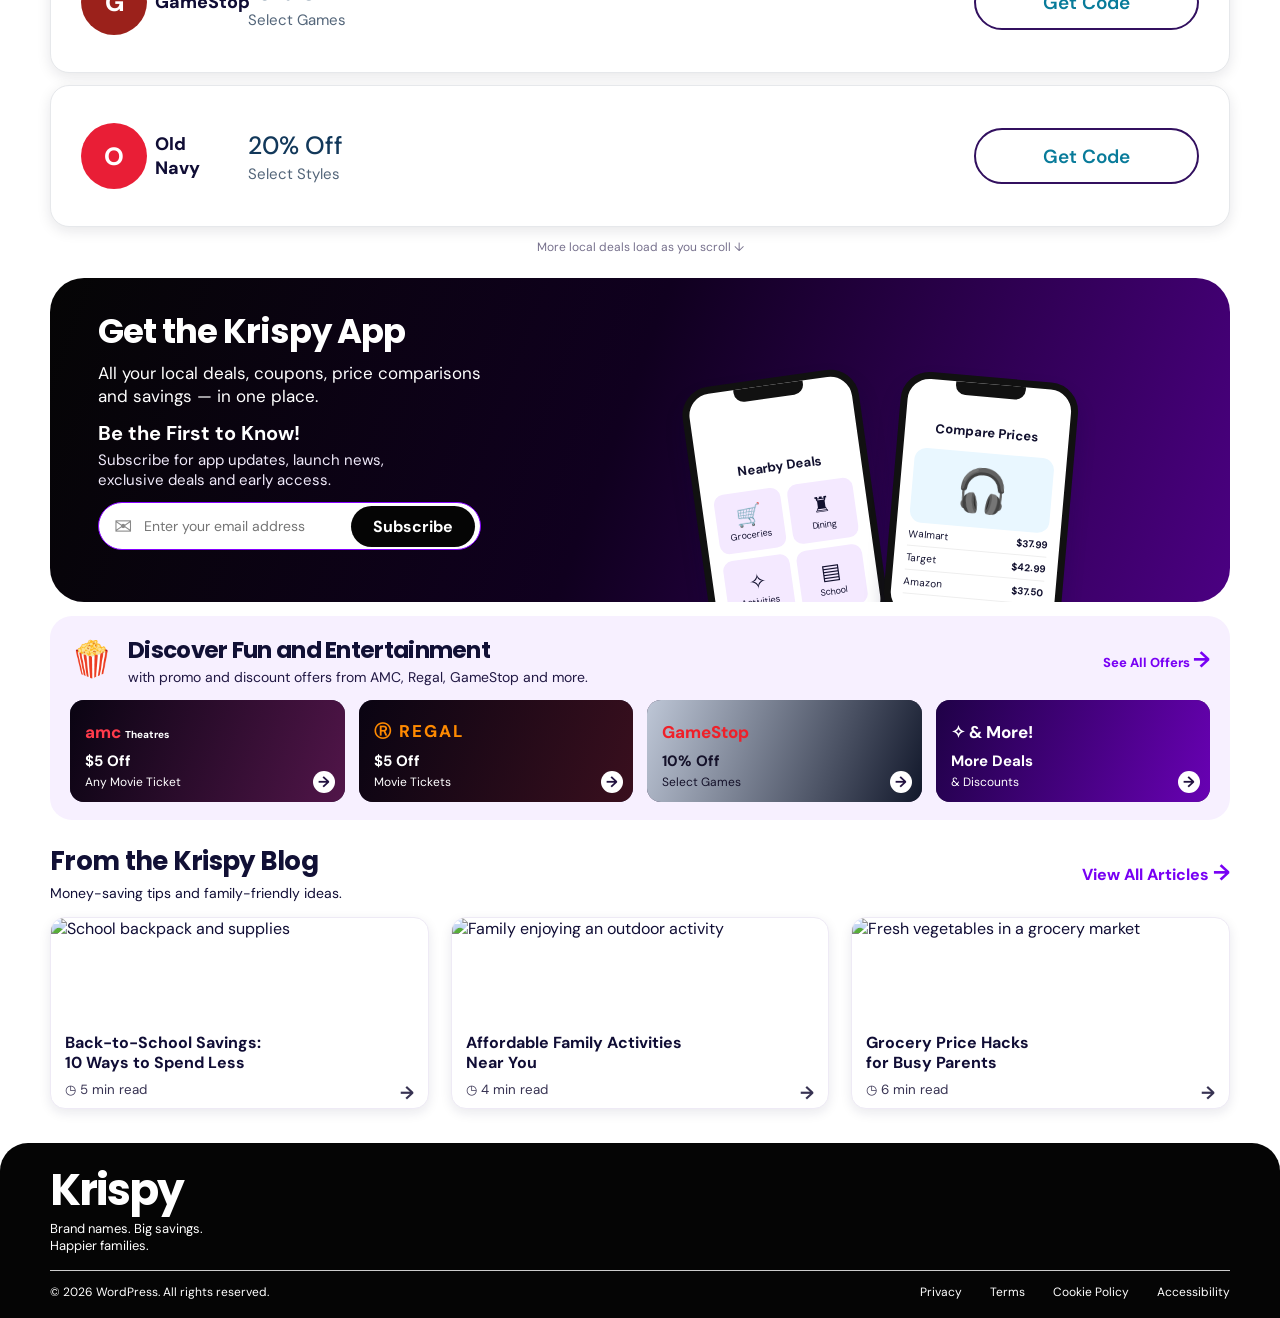
==== commit 0e8c3e19: "Update index.html" ====
--- a/index.html
+++ b/index.html
@@ -5,7 +5,7 @@
   <meta name="viewport" content="width=device-width, initial-scale=1">
   <meta name="theme-color" content="#050505">
   <meta name="description" content="Krispy helps local shoppers discover coupons, compare prices, and save on everyday purchases and entertainment.">
-  <title>Krispy — Local deals. Bigger savings.</title>
+  <title>1 New Offer Waiting.</title>
   <link rel="preconnect" href="https://fonts.googleapis.com">
   <link rel="preconnect" href="https://fonts.gstatic.com" crossorigin>
   <link href="https://fonts.googleapis.com/css2?family=DM+Sans:wght@400;500;600;700;800&family=Poppins:wght@500;600;700;800&display=swap" rel="stylesheet">
@@ -154,10 +154,10 @@
 
   <footer class="site-footer">
     <div class="footer-inner wrap">
-      <div class="footer-brand"><div class="footer-wordmark">WordPress</div><p>Brand names. Big savings.<br>Happier families.</p></div>
+      <div class="footer-brand"><div class="footer-wordmark">Krispy</div><p>Brand names. Big savings.<br>Happier families.</p></div>
     </div>
     <div class="footer-bottom wrap">
-      <span>© <span id="year"></span> Krispy. All rights reserved.</span>
+      <span>© <span id="year"></span> WordPress. All rights reserved.</span>
       <nav aria-label="Legal"><a href="#privacy">Privacy</a><a href="#terms">Terms</a><a href="#cookies">Cookie Policy</a><a href="#accessibility">Accessibility</a></nav>
     </div>
   </footer>
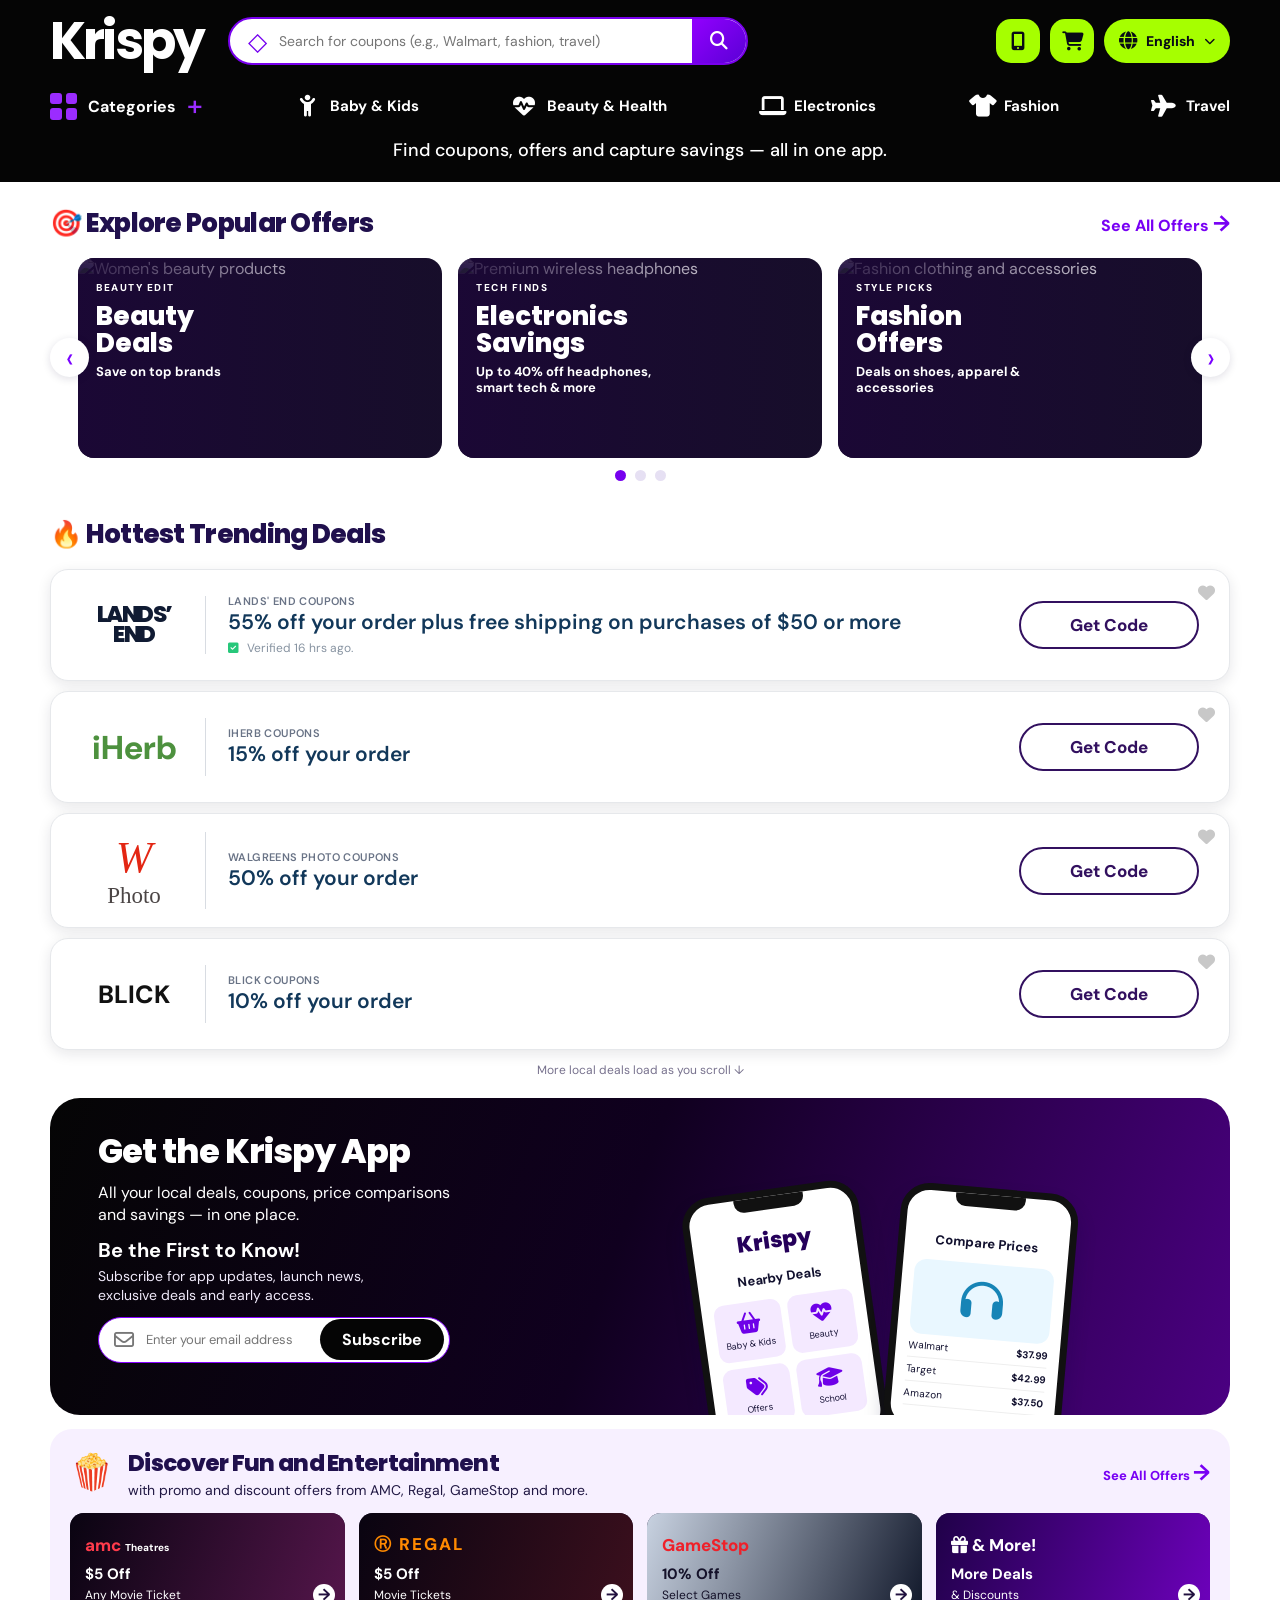
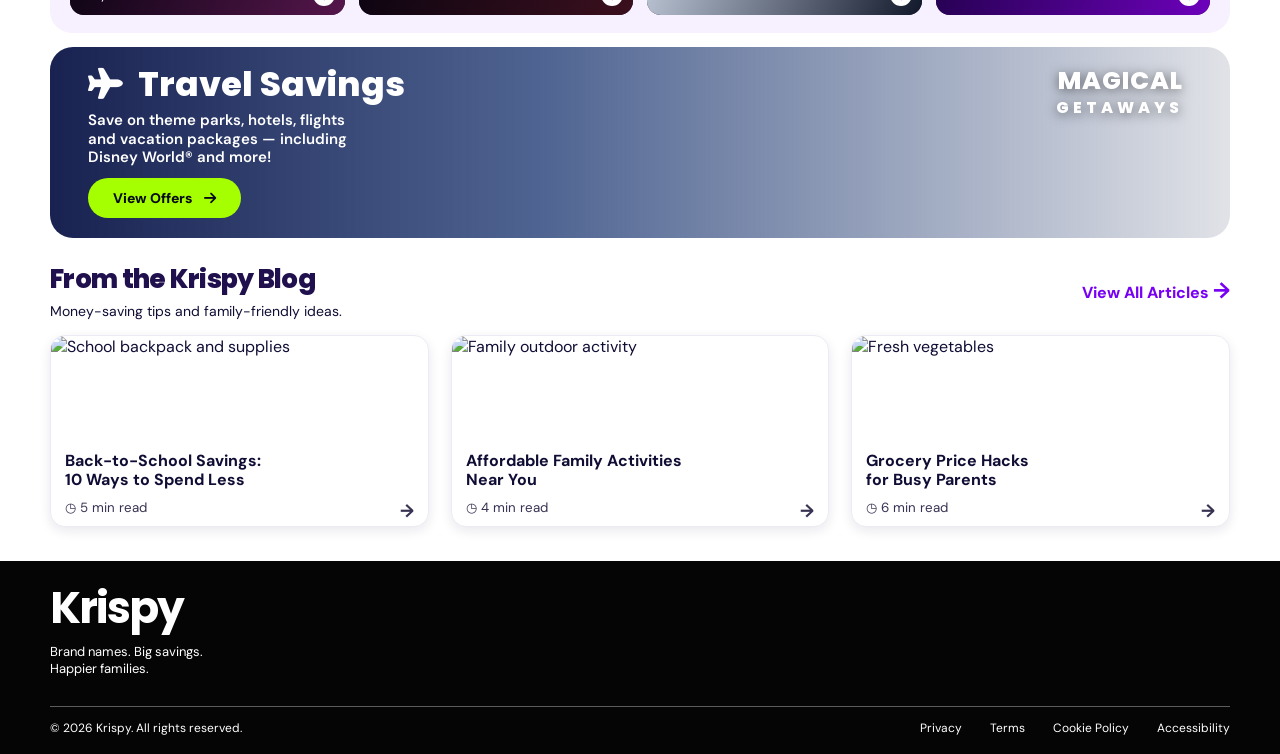
==== commit f76eb27a: "Add files via upload" ====
--- a/index.html
+++ b/index.html
@@ -1,41 +1,31 @@
 <!doctype html>
 <html lang="en">
 <head>
-  <meta charset="utf-8">
-  <meta name="viewport" content="width=device-width, initial-scale=1">
-  <meta name="theme-color" content="#050505">
-  <meta name="description" content="Krispy helps local shoppers discover coupons, compare prices, and save on everyday purchases and entertainment.">
-  <title>1 New Offer Waiting.</title>
-  <link rel="preconnect" href="https://fonts.googleapis.com">
-  <link rel="preconnect" href="https://fonts.gstatic.com" crossorigin>
-  <link href="https://fonts.googleapis.com/css2?family=DM+Sans:wght@400;500;600;700;800&family=Poppins:wght@500;600;700;800&display=swap" rel="stylesheet">
-  <link rel="stylesheet" href="https://cdnjs.cloudflare.com/ajax/libs/font-awesome/6.5.2/css/all.min.css">
-  <link rel="stylesheet" href="styles.css">
+<meta charset="utf-8"><meta name="viewport" content="width=device-width,initial-scale=1">
+<meta name="theme-color" content="#050505">
+<title>Krispy | Discover Deals & Save More</title>
+<link rel="preconnect" href="https://fonts.googleapis.com"><link rel="preconnect" href="https://fonts.gstatic.com" crossorigin>
+<link href="https://fonts.googleapis.com/css2?family=DM+Sans:wght@400;500;600;700;800&family=Poppins:wght@500;600;700;800&display=swap" rel="stylesheet">
+<link rel="stylesheet" href="https://cdnjs.cloudflare.com/ajax/libs/font-awesome/6.5.2/css/all.min.css">
+<link rel="stylesheet" href="styles.css">
 </head>
 <body>
-  <header class="hero-shell" id="top">
-    <nav class="topbar wrap" aria-label="Main navigation">
-      <a class="brand" href="#top" aria-label="Krispy home">Krispy</a>
-      <form class="coupon-search" id="couponSearchForm" role="search">
-        <span class="search-tag" aria-hidden="true">◇</span>
-        <label class="sr-only" for="couponSearchInput">Search coupons</label>
-        <input id="couponSearchInput" type="search" placeholder="Search coupons, brands and offers" data-i18n-placeholder="searchPlaceholder" autocomplete="off">
-        <button class="search-button" type="submit" aria-label="Search coupons">⌕</button>
-      </form>
-      <div class="header-actions">
-      <a class="primary-cta" href="#app" aria-label="Get the Krispy app" title="Get the app"><i class="fa-solid fa-mobile-screen-button"></i></a>
-      <a class="cart-cta" href="#coupons" aria-label="Shopping cart" title="Shopping cart"><i class="fa-solid fa-cart-shopping"></i></a>
-      <div class="language-control"><button class="language-cta" id="languageToggle" type="button" aria-label="Change language" aria-expanded="false"><i class="fa-solid fa-globe"></i></button>
+<header class="hero-shell" id="top">
+  <nav class="topbar wrap" aria-label="Main navigation">
+    <a class="brand" href="#top">Krispy</a>
+    <form class="coupon-search" id="couponSearchForm" role="search"><span class="search-tag">◇</span><label class="sr-only" for="couponSearchInput">Search coupons</label><input id="couponSearchInput" type="search" placeholder="Search for coupons (e.g., Walmart, fashion, travel)"><button class="search-button" aria-label="Search"><i class="fa-solid fa-magnifying-glass"></i></button></form>
+    <div class="header-actions">
+      <a class="header-icon-cta" href="#app" aria-label="Get the app"><i class="fa-solid fa-mobile-screen-button"></i></a>
+      <a class="header-icon-cta" href="#coupons" aria-label="Shopping cart"><i class="fa-solid fa-cart-shopping"></i></a>
+      <div class="language-control"><button class="language-cta" id="languageToggle" aria-expanded="false"><i class="fa-solid fa-globe"></i><span id="languageCurrent">English</span><i class="fa-solid fa-chevron-down language-chevron"></i></button>
         <div class="language-menu" id="languageMenu" hidden><button data-lang="en">English</button><button data-lang="es">Español</button><button data-lang="fr">Français</button><button data-lang="pt">Português</button></div>
-      </div></div>
-    </nav>
-
-    <div class="category-row wrap">
-    <button class="category-toggle" id="categoryToggle" type="button" aria-expanded="false" aria-controls="extraCategories">
-      <span class="category-grid-icon" aria-hidden="true"><i></i><i></i><i></i><i></i></span><span data-i18n="categories">Categories</span><b class="plus">+</b>
-    </button>
+      </div>
+    </div>
+  </nav>
+  <div class="category-row wrap">
+    <button class="category-toggle" id="categoryToggle" aria-expanded="false" aria-controls="extraCategories"><span class="category-grid-icon"><i></i><i></i><i></i><i></i></span><span data-i18n="categories">Categories</span><b class="plus">+</b></button>
     <button class="category-link" data-category="Baby & Kids"><i class="fa-solid fa-child-reaching category-icon"></i><span data-i18n="babyKids">Baby &amp; Kids</span></button>
-    <button class="category-link" data-category="Beauty & Health"><i class="fa-solid fa-spa category-icon"></i><span data-i18n="beautyHealth">Beauty &amp; Health</span></button>
+    <button class="category-link" data-category="Beauty & Health"><i class="fa-solid fa-heart-pulse category-icon"></i><span data-i18n="beautyHealth">Beauty &amp; Health</span></button>
     <button class="category-link" data-category="Electronics"><i class="fa-solid fa-laptop category-icon"></i><span data-i18n="electronics">Electronics</span></button>
     <button class="category-link" data-category="Fashion"><i class="fa-solid fa-shirt category-icon"></i><span data-i18n="fashion">Fashion</span></button>
     <button class="category-link" data-category="Travel"><i class="fa-solid fa-plane category-icon"></i><span data-i18n="travel">Travel</span></button>
@@ -45,124 +35,55 @@
     <button class="category-link" data-category="Home & Garden"><i class="fa-solid fa-house category-icon"></i><span data-i18n="homeGarden">Home &amp; Garden</span></button>
     <button class="category-link" data-category="Pets"><i class="fa-solid fa-paw category-icon"></i><span data-i18n="pets">Pets</span></button>
   </div>
-  <p class="hero-copy wrap"><span data-i18n="heroCopy">Find coupons, offers and capture savings — all in one app.</span></p>
-  </header>
-
-  <main>
-    <section class="section wrap offers-section" aria-labelledby="offers-title">
-      <div class="section-heading">
-        <h2 id="offers-title"><span data-i18n="popularOffers">🎯 Explore Popular Offers</span></h2>
-        <a href="#coupons">See All Offers <b>→</b></a>
-      </div>
-      <div class="offer-carousel">
-        <button class="carousel-arrow prev" type="button" aria-label="Previous offers">‹</button>
-        <div class="offer-track" id="offerTrack">
-        <article class="offer-card"><img src="https://images.unsplash.com/photo-1483985988355-763728e1935b?w=900&q=88" alt="Fashion clothing and accessories"><div class="offer-overlay"><span>STYLE PICKS</span><h3>Fresh Looks<br>for Less</h3><p>Explore fashion offers</p></div></article>
-        <article class="offer-card"><img src="https://images.unsplash.com/photo-1505740420928-5e560c06d30e?w=900&q=88" alt="Modern headphones and electronics"><div class="offer-overlay"><span>TECH FINDS</span><h3>Upgrade<br>Your Everyday</h3><p>Shop electronics deals</p></div></article>
-        <article class="offer-card"><img src="https://images.unsplash.com/photo-1566576912321-d58ddd7a6088?w=900&q=88" alt="Children's toys and building blocks"><div class="offer-overlay"><span>KIDS' FAVORITES</span><h3>Big Smiles<br>for Less</h3><p>Discover toy deals</p></div></article>
-        <article class="offer-card"><img src="https://images.unsplash.com/photo-1596462502278-27bfdc403348?w=900&q=88" alt="Women's beauty and makeup products"><div class="offer-overlay"><span>BEAUTY EDIT</span><h3>Feel-Good<br>Favorites</h3><p>Find beauty offers</p></div></article>
-        <article class="offer-card"><img src="https://images.unsplash.com/photo-1594035910387-fea47794261f?w=900&q=88" alt="Men's fragrance bottle"><div class="offer-overlay"><span>GROOMING PICKS</span><h3>Signature<br>Scents</h3><p>Explore fragrance deals</p></div></article>
-      </div>
-      <button class="carousel-arrow next" type="button" aria-label="Next offers">›</button>
-      </div>
-      <div class="carousel-dots" aria-label="Offer carousel position"><span class="active"></span><span></span><span></span><span></span></div>
-    </section>
-
-    <section class="section wrap coupons-section" id="coupons" aria-labelledby="coupons-title">
-      <div class="section-heading coupon-heading">
-        <h2 id="coupons-title"><span data-i18n="trending">🔥 Hottest Trending Deals</span></h2>
-      </div>
-      <div class="coupon-grid" id="couponGrid">
-        <article class="coupon-card" data-category="Beauty & Health" data-search="chipotle beauty health restaurant" data-code="KRISPYCHIP10">
-          <div class="merchant"><span class="merchant-icon chipotle">C</span> Chipotle</div>
-          <strong>10% Off</strong><p>Any Entrée</p>
-          <button class="code-button" type="button"><span class="ticket-icon" aria-hidden="true">▣</span><span>Get Code</span></button>
-        </article>
-        <article class="coupon-card" data-category="Shopping" data-search="cvs pharmacy health beauty" data-code="CVS5SAVE">
-          <div class="merchant"><span class="merchant-icon cvs">♥</span> CVS</div>
-          <strong>$5 Off</strong><p>$25+ Purchase</p>
-          <button class="code-button" type="button"><span class="ticket-icon" aria-hidden="true">▣</span><span>Get Code</span></button>
-        </article>
-        <article class="coupon-card" data-category="Baby & Kids" data-search="publix baby kids family essentials" data-code="PUBLIX10">
-          <div class="merchant"><span class="merchant-icon publix">p</span> Publix</div>
-          <strong>$10 Off</strong><p>$50+ Groceries</p>
-          <button class="code-button" type="button"><span class="ticket-icon" aria-hidden="true">▣</span><span>Get Code</span></button>
-        </article>
-        <article class="coupon-card" data-category="Entertainment" data-search="amc movies entertainment tickets" data-code="AMC50">
-          <div class="merchant"><span class="merchant-icon amc">amc</span> AMC Theatres</div>
-          <strong>Buy 1, Get 1 50% Off</strong><p>Movie Tickets</p>
-          <button class="code-button" type="button"><span class="ticket-icon" aria-hidden="true">▣</span><span>Get Code</span></button>
-        </article>
-      </div>
-      <p class="scroll-hint" id="scrollHint">More local deals load as you scroll ↓</p>
-      <div id="couponSentinel" class="sentinel" aria-hidden="true"></div>
-      <p class="empty-state" id="emptyState" hidden>No matching deals found. Try another search.</p>
-    </section>
-
-    <section class="app-promo wrap" id="app">
-      <div class="app-copy">
-        <h2><span data-i18n="getApp">Get the Krispy App</span></h2>
-        <p>All your local deals, coupons, price comparisons<br class="desktop-only"> and savings — in one place.</p>
-        <h3><span data-i18n="firstToKnow">Be the First to Know!</span></h3>
-        <p class="subscribe-copy">Subscribe for app updates, launch news,<br class="desktop-only"> exclusive deals and early access.</p>
-        <form class="subscribe-form" id="subscribeForm">
-          <label class="sr-only" for="emailInput">Email address</label>
-          <span aria-hidden="true">✉</span>
-          <input id="emailInput" type="email" placeholder="Enter your email address" required>
-          <button type="submit">Subscribe</button>
-        </form>
-        <p class="form-message" id="formMessage" role="status"></p>
-      </div>
-      <div class="phone-showcase" aria-label="Krispy app previews">
-        <div class="phone phone-one">
-          <div class="phone-notch"></div><b class="mini-brand">Krispy</b><h4>Nearby Deals</h4>
-          <div class="mini-tiles"><span>🛒<small>Groceries</small></span><span>♜<small>Dining</small></span><span>✧<small>Activities</small></span><span>▤<small>School</small></span></div>
-        </div>
-        <div class="phone phone-two">
-          <div class="phone-notch"></div><h4>Compare Prices</h4><div class="product-art">🎧</div>
-          <p>Walmart <b>$37.99</b></p><p>Target <b>$42.99</b></p><p>Amazon <b>$37.50</b></p>
-        </div>
-      </div>
-    </section>
-
-    <section class="entertainment-section wrap" id="entertainment" aria-labelledby="entertainment-title">
-      <div class="entertainment-heading">
-        <div class="popcorn" aria-hidden="true">🍿</div>
-        <div><h2 id="entertainment-title"><span data-i18n="entertainment">Discover Fun and Entertainment</span></h2><p>with promo and discount offers from AMC, Regal, GameStop and more.</p></div>
-        <a href="#coupons">See All Offers <b>→</b></a>
-      </div>
-      <div class="entertainment-grid">
-        <a class="entertainment-card amc-card" href="#coupons"><span class="ent-brand amc-brand">amc <small>Theatres</small></span><strong>$5 Off</strong><span>Any Movie Ticket</span><b class="round-arrow">→</b></a>
-        <a class="entertainment-card regal-card" href="#coupons"><span class="ent-brand regal-brand">Ⓡ REGAL</span><strong>$5 Off</strong><span>Movie Tickets</span><b class="round-arrow">→</b></a>
-        <a class="entertainment-card gamestop-card" href="#coupons"><span class="ent-brand game-brand">GameStop</span><strong>10% Off</strong><span>Select Games</span><b class="round-arrow">→</b></a>
-        <a class="entertainment-card more-card" href="#coupons"><span class="ent-brand more-brand">✧ &amp; More!</span><strong>More Deals</strong><span>&amp; Discounts</span><b class="round-arrow">→</b></a>
-      </div>
-    </section>
-
-    <section class="section wrap blog-section" id="blog" aria-labelledby="blog-title">
-      <div class="section-heading">
-        <div><h2 id="blog-title"><span data-i18n="blog">From the Krispy Blog</span></h2><p class="section-subtitle">Money-saving tips and family-friendly ideas.</p></div>
-        <a href="#blog">View All Articles <b>→</b></a>
-      </div>
-      <div class="blog-grid">
-        <a class="blog-card" href="#blog"><img src="https://images.unsplash.com/photo-1503919005314-30d93d07d823?w=700&q=85" alt="School backpack and supplies"><div><h3>Back-to-School Savings:<br>10 Ways to Spend Less</h3><small>◷ 5 min read <b>→</b></small></div></a>
-        <a class="blog-card" href="#blog"><img src="https://images.unsplash.com/photo-1478131143081-80f7f84ca84d?w=700&q=85" alt="Family enjoying an outdoor activity"><div><h3>Affordable Family Activities<br>Near You</h3><small>◷ 4 min read <b>→</b></small></div></a>
-        <a class="blog-card" href="#blog"><img src="https://images.unsplash.com/photo-1542838132-92c53300491e?w=700&q=85" alt="Fresh vegetables in a grocery market"><div><h3>Grocery Price Hacks<br>for Busy Parents</h3><small>◷ 6 min read <b>→</b></small></div></a>
-      </div>
-    </section>
-  </main>
-
-  <footer class="site-footer">
-    <div class="footer-inner wrap">
-      <div class="footer-brand"><div class="footer-wordmark">Krispy</div><p>Brand names. Big savings.<br>Happier families.</p></div>
-    </div>
-    <div class="footer-bottom wrap">
-      <span>© <span id="year"></span> WordPress. All rights reserved.</span>
-      <nav aria-label="Legal"><a href="#privacy">Privacy</a><a href="#terms">Terms</a><a href="#cookies">Cookie Policy</a><a href="#accessibility">Accessibility</a></nav>
-    </div>
-  </footer>
-
-  <div class="toast" id="toast" role="status" aria-live="polite"></div>
-  <script src="script.js"></script>
-</body>
-</html>
+  <p class="hero-copy wrap" data-i18n="heroCopy">Find coupons, offers and capture savings — all in one app.</p>
+</header>
+<main>
+<section class="section wrap offers-section">
+  <div class="section-heading"><h2 data-i18n="popularOffers">🎯 Explore Popular Offers</h2><a href="#coupons">See All Offers <b>→</b></a></div>
+  <div class="offer-carousel"><button class="carousel-arrow prev" aria-label="Previous offers">‹</button>
+    <div class="offer-track" id="offerTrack">
+      <article class="offer-card"><img src="https://images.unsplash.com/photo-1596462502278-27bfdc403348?w=1000&q=88" alt="Women's beauty products"><div class="offer-overlay"><span>BEAUTY EDIT</span><h3>Beauty<br>Deals</h3><p>Save on top brands</p></div></article>
+      <article class="offer-card"><img src="https://images.unsplash.com/photo-1505740420928-5e560c06d30e?w=1000&q=88" alt="Premium wireless headphones"><div class="offer-overlay"><span>TECH FINDS</span><h3>Electronics<br>Savings</h3><p>Up to 40% off headphones, smart tech &amp; more</p></div></article>
+      <article class="offer-card"><img src="https://images.unsplash.com/photo-1483985988355-763728e1935b?w=1000&q=88" alt="Fashion clothing and accessories"><div class="offer-overlay"><span>STYLE PICKS</span><h3>Fashion<br>Offers</h3><p>Deals on shoes, apparel &amp; accessories</p></div></article>
+    </div><button class="carousel-arrow next" aria-label="Next offers">›</button>
+  </div><div class="carousel-dots" id="carouselDots"><span class="active"></span><span></span><span></span></div>
+</section>
+<section class="section wrap coupons-section" id="coupons">
+  <div class="section-heading"><h2 data-i18n="trending">🔥 Hottest Trending Deals</h2></div>
+  <div class="coupon-grid" id="couponGrid">
+    <article class="coupon-card" data-category="Fashion" data-search="lands end clothing fashion apparel" data-code="LANDS55"><button class="favorite-button" aria-label="Save offer" aria-pressed="false"><i class="fa-solid fa-heart"></i></button><div class="merchant-logo lands-logo">LANDS’<br>END</div><div class="coupon-details"><small>LANDS' END COUPONS</small><strong>55% off your order plus free shipping on purchases of $50 or more</strong><p class="verified"><i class="fa-solid fa-square-check"></i> Verified 16 hrs ago.</p></div><button class="code-button">Get Code</button></article>
+    <article class="coupon-card" data-category="Beauty & Health" data-search="iherb beauty health wellness" data-code="IHERB15"><button class="favorite-button" aria-label="Save offer" aria-pressed="false"><i class="fa-solid fa-heart"></i></button><div class="merchant-logo iherb-logo">iHerb</div><div class="coupon-details"><small>IHERB COUPONS</small><strong>15% off your order</strong></div><button class="code-button">Get Code</button></article>
+    <article class="coupon-card" data-category="Beauty & Health" data-search="walgreens photo prints beauty" data-code="WPHOTO50"><button class="favorite-button" aria-label="Save offer" aria-pressed="false"><i class="fa-solid fa-heart"></i></button><div class="merchant-logo walgreens-logo"><b>W</b><span>Photo</span></div><div class="coupon-details"><small>WALGREENS PHOTO COUPONS</small><strong>50% off your order</strong></div><button class="code-button">Get Code</button></article>
+    <article class="coupon-card" data-category="Electronics" data-search="blick art supplies creative" data-code="BLICK10"><button class="favorite-button" aria-label="Save offer" aria-pressed="false"><i class="fa-solid fa-heart"></i></button><div class="merchant-logo blick-logo">BLICK</div><div class="coupon-details"><small>BLICK COUPONS</small><strong>10% off your order</strong></div><button class="code-button">Get Code</button></article>
+  </div><p class="scroll-hint" id="scrollHint">More local deals load as you scroll ↓</p><p class="empty-state" id="emptyState" hidden>No matching deals found. Try another search.</p>
+</section>
+<section class="app-promo wrap" id="app">
+  <div class="app-copy"><h2 data-i18n="getApp">Get the Krispy App</h2><p>All your local deals, coupons, price comparisons<br class="desktop-only"> and savings — in one place.</p><h3 data-i18n="firstToKnow">Be the First to Know!</h3><p class="subscribe-copy">Subscribe for app updates, launch news,<br class="desktop-only"> exclusive deals and early access.</p>
+    <form class="subscribe-form" id="subscribeForm"><label class="sr-only" for="emailInput">Email address</label><span><i class="fa-regular fa-envelope"></i></span><input id="emailInput" type="email" placeholder="Enter your email address" required><button>Subscribe</button></form><p class="form-message" id="formMessage" role="status"></p>
+  </div>
+  <div class="phone-showcase" aria-label="Krispy app previews">
+    <div class="phone phone-one"><div class="phone-notch"></div><b class="mini-brand">Krispy</b><h4>Nearby Deals</h4><div class="mini-tiles"><span><i class="fa-solid fa-basket-shopping"></i><small>Baby &amp; Kids</small></span><span><i class="fa-solid fa-heart-pulse"></i><small>Beauty</small></span><span><i class="fa-solid fa-tags"></i><small>Offers</small></span><span><i class="fa-solid fa-graduation-cap"></i><small>School</small></span></div></div>
+    <div class="phone phone-two"><div class="phone-notch"></div><h4>Compare Prices</h4><div class="product-art"><i class="fa-solid fa-headphones"></i></div><p>Walmart <b>$37.99</b></p><p>Target <b>$42.99</b></p><p>Amazon <b>$37.50</b></p></div>
+  </div>
+</section>
+<section class="entertainment-section wrap" id="entertainment"><div class="entertainment-heading"><div class="popcorn">🍿</div><div><h2 data-i18n="entertainment">Discover Fun and Entertainment</h2><p>with promo and discount offers from AMC, Regal, GameStop and more.</p></div><a href="#coupons">See All Offers <b>→</b></a></div>
+  <div class="entertainment-grid">
+    <a class="entertainment-card amc-card" href="#coupons"><span class="ent-brand amc-brand">amc <small>Theatres</small></span><strong>$5 Off</strong><span>Any Movie Ticket</span><b class="round-arrow">→</b></a>
+    <a class="entertainment-card regal-card" href="#coupons"><span class="ent-brand regal-brand">Ⓡ REGAL</span><strong>$5 Off</strong><span>Movie Tickets</span><b class="round-arrow">→</b></a>
+    <a class="entertainment-card gamestop-card" href="#coupons"><span class="ent-brand game-brand">GameStop</span><strong>10% Off</strong><span>Select Games</span><b class="round-arrow">→</b></a>
+    <a class="entertainment-card more-card" href="#coupons"><span class="ent-brand more-brand"><i class="fa-solid fa-gift"></i> &amp; More!</span><strong>More Deals</strong><span>&amp; Discounts</span><b class="round-arrow">→</b></a>
+  </div>
+</section>
+<section class="travel-promo wrap" id="travel"><div class="travel-content"><div class="travel-title-row"><i class="fa-solid fa-plane"></i><h2>Travel Savings</h2></div><p>Save on theme parks, hotels, flights<br class="desktop-only"> and vacation packages — including<br class="desktop-only"> Disney World® and more!</p><a class="travel-button" href="#coupons">View Offers <i class="fa-solid fa-arrow-right"></i></a></div><div class="travel-brand">MAGICAL<br><span>GETAWAYS</span></div></section>
+<section class="section wrap blog-section" id="blog"><div class="section-heading"><div><h2 data-i18n="blog">From the Krispy Blog</h2><p class="section-subtitle">Money-saving tips and family-friendly ideas.</p></div><a href="#blog">View All Articles <b>→</b></a></div>
+  <div class="blog-grid">
+    <a class="blog-card" href="#blog"><img src="https://images.unsplash.com/photo-1503919005314-30d93d07d823?w=700&q=85" alt="School backpack and supplies"><div><h3>Back-to-School Savings:<br>10 Ways to Spend Less</h3><small>◷ 5 min read <b>→</b></small></div></a>
+    <a class="blog-card" href="#blog"><img src="https://images.unsplash.com/photo-1478131143081-80f7f84ca84d?w=700&q=85" alt="Family outdoor activity"><div><h3>Affordable Family Activities<br>Near You</h3><small>◷ 4 min read <b>→</b></small></div></a>
+    <a class="blog-card" href="#blog"><img src="https://images.unsplash.com/photo-1542838132-92c53300491e?w=700&q=85" alt="Fresh vegetables"><div><h3>Grocery Price Hacks<br>for Busy Parents</h3><small>◷ 6 min read <b>→</b></small></div></a>
+  </div>
+</section>
+</main>
+<footer class="site-footer"><div class="footer-inner wrap"><div class="footer-wordmark">Krispy</div><p>Brand names. Big savings.<br>Happier families.</p></div><div class="footer-bottom wrap"><span>© <span id="year"></span> Krispy. All rights reserved.</span><nav><a href="#privacy">Privacy</a><a href="#terms">Terms</a><a href="#cookies">Cookie Policy</a><a href="#accessibility">Accessibility</a></nav></div></footer>
+<div class="toast" id="toast" role="status" aria-live="polite"></div>
+<script src="script.js"></script>
+</body></html>
--- a/styles.css
+++ b/styles.css
@@ -1,232 +1,32 @@
 *{box-sizing:border-box}
 :root{--ink:#100d35;--purple:#6e00e8;--purple-dark:#26004e;--lavender:#f4edff;--lime:#a6ff00}
-html{scroll-behavior:smooth}
-body{margin:0;background:#fff;color:var(--ink);font-family:"DM Sans",Arial,sans-serif}
-a{color:inherit;text-decoration:none}
-button,input{font:inherit}
-button{cursor:pointer}
-.wrap{width:min(1180px,calc(100% - 64px));margin-inline:auto}
-.hero-shell{position:relative;isolation:isolate;overflow:hidden;margin:14px auto 0;width:calc(100% - 8px);min-height:192px;border-radius:38px;color:#fff;background:#050505;box-shadow:0 10px 28px rgba(12,0,30,.12);padding:14px 0 22px}
-.topbar{display:flex;align-items:center;gap:25px}
-.brand{font-family:"Poppins",sans-serif;font-size:52px;line-height:1;font-weight:700;letter-spacing:-2.8px;color:#fff;white-space:nowrap}
-.coupon-search{height:48px;flex:1;max-width:520px;display:flex;align-items:center;overflow:hidden;border-radius:28px;background:#fff;color:#171337;padding-left:18px}
-.search-tag{font-size:25px;color:#7400ef;margin-right:10px;line-height:1}
-.coupon-search input{border:0;outline:0;min-width:0;flex:1;color:#171337;font-size:14px;background:transparent}
-.coupon-search input::placeholder{color:#292345;opacity:1}
-.search-button{height:48px;width:62px;border:0;background:linear-gradient(135deg,#9300ff,#5900d5);color:white;font-size:33px;line-height:1;cursor:pointer}
-.primary-cta{margin-left:auto;padding:13px 21px;border-radius:28px;background:var(--lime);color:#080b16;font-weight:800;white-space:nowrap}
-.primary-cta span{font-size:22px;margin-left:7px}
-.category-row{display:flex;align-items:center;justify-content:space-between;gap:20px;margin-top:24px}
-.category-toggle,.category-link{border:0;background:transparent;color:#fff;display:flex;align-items:center;gap:10px;font-weight:700;padding:5px 0;white-space:nowrap}
-.category-toggle{font-size:16px;gap:11px}
-.category-grid-icon{width:27px;height:27px;display:grid;grid-template-columns:repeat(2,1fr);gap:4px}
-.category-grid-icon i{display:block;border-radius:3px;background:#9b2cff}
-.category-toggle .plus{font-size:28px;font-weight:500;color:#9b2cff;line-height:1}
-.category-link{font-size:16px;font-weight:600}
-.category-icon{font-size:28px;line-height:1;filter:grayscale(.1)}
-.extra-categories{display:flex;flex-wrap:wrap;gap:12px 24px;padding:15px 0 0 4px}
-.extra-categories[hidden]{display:none}
-.extra-categories .category-link{font-size:14px}
-.hero-copy{font-size:20px;text-align:center;margin-top:16px;margin-bottom:0;font-weight:500}
-.section{padding-top:22px}
-.section-heading{display:flex;justify-content:space-between;align-items:center;gap:20px;margin-bottom:15px}
-.section-heading h2,.entertainment-heading h2{font-family:"Poppins",sans-serif;font-size:26px;letter-spacing:-.7px;margin:0;font-weight:700;color:#111035}
-.section-heading>a,.entertainment-heading>a{color:#7800f4;font-weight:800;white-space:nowrap}
-.section-heading>a b,.entertainment-heading>a b{font-size:22px}
-.offer-carousel{position:relative;padding:0 25px}
-.offer-track{display:flex;gap:16px;overflow-x:auto;scrollbar-width:none;scroll-snap-type:x mandatory}
-.offer-track::-webkit-scrollbar{display:none}
-.offer-card{position:relative;flex:0 0 calc((100% - 32px)/3);height:120px;border-radius:16px;padding:13px 17px;overflow:hidden;scroll-snap-align:start;color:#111035}
-.offer-card.target{background:#ffe5f1}
-.offer-card.walmart{background:#e8f2ff}
-.offer-card.amazon{background:#fff0d9}
-.offer-card.family{background:#eee7ff}
-.offer-brand{font-size:19px;font-weight:800;position:relative;z-index:1}
-.target-mark{color:#e21a23;font-size:28px;vertical-align:middle}
-.spark{color:#f5b400;font-size:29px}
-.smile{color:#f2a000;font-size:34px}
-.offer-card p{position:relative;z-index:1;font-weight:800;font-size:16px;line-height:1.15;margin:7px 0}
-.offer-card img{position:absolute;right:0;bottom:0;width:43%;height:100%;object-fit:cover;mask-image:linear-gradient(90deg,transparent,#000 30%)}
-.headphones,.family-art{position:absolute;right:18px;bottom:8px;font-size:60px}
-.carousel-arrow{position:absolute;z-index:2;top:38px;border:0;width:38px;height:38px;border-radius:50%;background:#fff;color:#7900ff;font-size:29px;box-shadow:0 2px 8px #15113b22}
-.carousel-arrow.prev{left:0}.carousel-arrow.next{right:0}
-.carousel-dots{display:flex;justify-content:center;gap:9px;margin:12px}
-.carousel-dots span{width:11px;height:11px;border-radius:50%;background:#e6e0f3}
-.carousel-dots .active{background:#7600ee}
-.coupon-heading{margin-top:14px}
-.coupon-grid{display:grid;grid-template-columns:repeat(4,minmax(0,1fr));gap:15px}
-.coupon-card{position:relative;min-height:164px;border:1px solid #eeeaf5;border-radius:16px;padding:12px 14px 52px;box-shadow:0 4px 10px rgba(21,15,50,.10);background:#fff}
-.merchant{display:flex;align-items:center;gap:8px;font-weight:800;font-size:16px;margin-bottom:7px}
-.merchant-icon{display:grid;place-items:center;width:34px;height:34px;border-radius:50%;font-weight:800;color:white}
-.chipotle{background:#9b211b}.cvs{background:#e91e36}.publix{background:#4d913e}.amc{background:#e51c2a;font-size:10px}
-.coupon-card strong{font-size:17px}.coupon-card p{margin:2px 0 4px;font-size:14px}.coupon-card small{font-weight:700;font-size:12px}
-.code-button{position:absolute;right:10px;bottom:9px;display:flex;align-items:center;justify-content:center;gap:8px;min-width:150px;border:2px solid #32105f;border-radius:25px;background:#fff;color:#32105f;padding:7px 14px;font-size:14px;font-weight:800;box-shadow:none;transition:background .15s,color .15s}
-.code-button:hover{background:#f4edff}
-.ticket-icon{font-size:17px;line-height:1}
-.scroll-hint{text-align:center;color:#77718d;font-size:12px;margin:12px 0 0}
-.sentinel{height:1px}.empty-state{text-align:center;color:#6b6382;padding:18px}
-.app-promo{margin:22px auto 0;min-height:280px;border-radius:34px;overflow:hidden;position:relative;display:flex;align-items:center;justify-content:space-between;padding:28px 48px;background:linear-gradient(110deg,#050505 0%,#10001f 48%,#4b0082 100%);color:#fff}
-.app-copy{position:relative;z-index:2;color:#fff;max-width:510px}
-.app-copy h2{font-family:"Poppins",sans-serif;font-size:34px;margin:0 0 5px;letter-spacing:-1px;color:#fff}
-.app-copy p{font-size:17px;line-height:1.35;margin:4px 0;color:#fff}
-.app-copy h3{font-size:20px;margin:12px 0 0;color:#fff}
-.app-copy .subscribe-copy{font-size:15px;color:#f0eafa}
-.subscribe-form{display:flex;align-items:center;gap:10px;width:min(440px,100%);height:48px;border:1.5px solid #8500ff;border-radius:28px;background:#fff;padding:4px 5px 4px 15px;margin-top:12px}
-.subscribe-form>span{font-size:22px;color:#888}
-.subscribe-form input{border:0;outline:0;min-width:0;flex:1;font-size:14px;color:#171337}
-.subscribe-form button{border:0;border-radius:24px;padding:10px 22px;background:#050505;color:#fff;font-weight:700;cursor:pointer}
-.form-message{min-height:16px;font-size:12px!important;color:#f0eafa}
-.phone-showcase{position:absolute;right:8%;bottom:-30px;width:43%;height:290px;display:flex;align-items:flex-end;justify-content:center;gap:18px;transform:rotate(-3deg)}
-.phone{position:relative;width:178px;height:260px;border:7px solid #111;border-radius:29px;background:#fff;padding:28px 12px 12px;box-shadow:0 12px 20px #0d073b33;color:#11102e}
-.phone-one{transform:rotate(-5deg)}.phone-two{height:250px;transform:rotate(8deg)}
-.phone-notch{position:absolute;top:0;left:50%;transform:translateX(-50%);width:70px;height:13px;background:#111;border-radius:0 0 10px 10px}
-.mini-brand{display:block;text-align:center;font-family:"Poppins",sans-serif;font-size:22px;font-weight:700;letter-spacing:-1px;color:#fff}
-.phone h4{text-align:center;font-size:13px;margin:12px 0}
-.mini-tiles{display:grid;grid-template-columns:1fr 1fr;gap:7px}
-.mini-tiles span{display:grid;place-items:center;background:#f4e9ff;border-radius:10px;padding:10px 3px;font-size:21px}
-.mini-tiles small{font-size:9px}
-.product-art{text-align:center;font-size:42px;background:#e9f7ff;border-radius:12px;padding:10px}
-.phone-two p{font-size:10px;border-bottom:1px solid #eee;padding:5px 0;margin:0}.phone-two p b{float:right}
-.entertainment-section{margin:14px auto 0;padding:17px 20px 18px;border-radius:22px;background:#f7f0ff}
-.entertainment-heading{display:flex;align-items:center;gap:14px;margin-bottom:14px}
-.popcorn{font-size:35px;line-height:1}
-.entertainment-heading h2{font-size:23px}
-.entertainment-heading p{font-size:14px;margin:1px 0 0;color:#211844}
-.entertainment-heading>a{margin-left:auto;font-size:13px}
-.entertainment-grid{display:grid;grid-template-columns:repeat(4,minmax(0,1fr));gap:14px}
-.entertainment-card{position:relative;display:flex;flex-direction:column;justify-content:flex-end;gap:3px;min-height:102px;padding:12px 15px;border-radius:14px;overflow:hidden;color:#fff;background:#140a29;isolation:isolate}
-.entertainment-card:before{content:"";position:absolute;inset:0;z-index:-1;opacity:.85;background:linear-gradient(110deg,#07040d,#401060)}
-.amc-card:before{background:linear-gradient(110deg,#08030e,#5c174f)}
-.regal-card:before{background:linear-gradient(110deg,#08030e,#40101c)}
-.gamestop-card:before{background:linear-gradient(110deg,#dce8f5,#111a2b)}
-.more-card:before{background:linear-gradient(110deg,#21004c,#7700cc)}
-.gamestop-card{color:#15122a}
-.ent-brand{font-weight:800;font-size:17px;margin-bottom:5px}
-.amc-brand{color:#ff3b4b}.amc-brand small{font-size:10px;color:#fff}
-.regal-brand{color:#ff8a00;letter-spacing:2px}.game-brand{color:#ef2029}.more-brand{color:#fff}
-.entertainment-card strong{font-size:15px}.entertainment-card>span:not(.ent-brand){font-size:12px}
-.round-arrow{position:absolute;right:10px;bottom:9px;width:22px;height:22px;border-radius:50%;display:grid;place-items:center;background:#fff;color:#21113f;font-size:15px}
-.blog-section{padding-bottom:34px}
-.blog-section .section-heading{align-items:center}
-.section-subtitle{margin:3px 0 0;font-size:14px}
-.blog-grid{display:grid;grid-template-columns:repeat(3,1fr);gap:22px}
-.blog-card{overflow:hidden;border-radius:15px;box-shadow:0 4px 12px #15113b18;background:#fff;border:1px solid #eeeaf5}
-.blog-card img{display:block;width:100%;height:105px;object-fit:cover}
-.blog-card>div{padding:10px 14px}
-.blog-card h3{font-size:16px;line-height:1.2;margin:0 0 9px}
-.blog-card small{display:block;color:#373252}.blog-card small b{float:right;font-size:18px}
-.site-footer{color:#fff;background:#050505;padding:25px 0 18px;position:relative;overflow:hidden;border-radius:28px 28px 0 0}
-.footer-inner{padding-bottom:15px}
-.footer-wordmark{font-family:"Poppins",sans-serif;font-size:44px;line-height:1;font-weight:700;letter-spacing:-2px;color:#fff}
-.footer-brand p{font-size:13px;line-height:1.35;margin:8px 0 0}
-.footer-bottom{border-top:1px solid rgba(255,255,255,.8);padding-top:13px;display:flex;justify-content:space-between;gap:20px;font-size:12px}
-.footer-bottom nav{display:flex;gap:28px}.footer-bottom a:hover{text-decoration:underline}
-.toast{position:fixed;z-index:20;left:50%;bottom:22px;transform:translate(-50%,20px);opacity:0;pointer-events:none;background:#17102e;color:#fff;padding:12px 18px;border-radius:25px;box-shadow:0 5px 20px #0003;transition:.25s}
-.toast.show{opacity:1;transform:translate(-50%,0)}
-.sr-only{position:absolute;width:1px;height:1px;padding:0;margin:-1px;overflow:hidden;clip:rect(0,0,0,0);white-space:nowrap;border:0}
-@media(max-width:900px){
- .wrap{width:min(calc(100% - 36px),720px)}
- .topbar{gap:14px;flex-wrap:wrap}.brand{font-size:44px}.coupon-search{order:3;max-width:none;flex-basis:100%}
- .primary-cta{font-size:12px;padding:11px 13px}
- .category-row{gap:13px;flex-wrap:wrap;justify-content:flex-start;margin-top:18px}
- .category-link{font-size:14px}.category-icon{font-size:24px}
- .hero-copy{font-size:17px}
- .coupon-grid{grid-template-columns:repeat(2,1fr)}
- .app-promo{padding:25px 28px;min-height:460px;align-items:flex-start}
- .phone-showcase{width:100%;right:0;height:230px;bottom:-35px}
- .phone{transform:scale(.82)}.phone-two{transform:scale(.82) rotate(8deg)}
- .entertainment-grid{grid-template-columns:repeat(2,1fr)}
- .footer-bottom{flex-wrap:wrap}
-}
-@media(max-width:560px){
- .hero-shell{margin-top:6px;border-radius:25px;min-height:0;padding:16px 0 20px}
- .wrap{width:calc(100% - 28px)}
- .topbar{padding-top:0}.brand{font-size:39px}
- .primary-cta{margin-left:auto;padding:10px 11px;font-size:10px}
- .coupon-search{height:43px}.search-button{height:43px;width:52px}
- .coupon-search input{font-size:12px}
- .category-row{display:grid;grid-template-columns:repeat(3,1fr);gap:10px 12px;margin-top:17px}
- .category-toggle,.category-link{font-size:12px;justify-content:flex-start;gap:6px}
- .category-toggle{grid-column:1/-1}
- .category-grid-icon{width:22px;height:22px}
- .category-icon{font-size:21px}
- .extra-categories{gap:10px 16px}
- .extra-categories .category-link{font-size:12px}
- .hero-copy{font-size:14px;line-height:1.4;margin-top:15px;padding:0 5px}
- .section{padding-top:20px}
- .section-heading h2{font-size:19px}.section-heading>a{font-size:12px}
- .offer-carousel{padding:0 17px}.offer-card{flex-basis:85%;height:120px}
- .coupon-heading{align-items:flex-start;flex-direction:column}
- .coupon-grid{gap:10px}.coupon-card{padding:10px 10px 48px;min-height:164px}
- .merchant{font-size:14px}.merchant-icon{width:28px;height:28px}
- .coupon-card strong{font-size:15px}.coupon-card p{font-size:12px}
- .code-button{left:8px;right:8px;min-width:0;padding:7px 5px;font-size:12px}
- .app-promo{width:calc(100% - 28px);padding:22px 18px 0;min-height:500px;border-radius:25px}
- .app-copy h2{font-size:27px}.app-copy p{font-size:14px}.desktop-only{display:none}
- .phone-showcase{height:220px;gap:0}.phone{width:150px;height:220px}.phone-two{height:210px}
- .entertainment-section{padding:14px 12px;border-radius:18px}
- .entertainment-heading{align-items:flex-start;gap:8px;flex-wrap:wrap}
- .popcorn{font-size:27px}.entertainment-heading h2{font-size:17px}
- .entertainment-heading p{font-size:11px}.entertainment-heading>a{margin-left:auto;font-size:11px}
- .entertainment-grid{gap:9px}.entertainment-card{min-height:100px;padding:9px}
- .ent-brand{font-size:14px}.entertainment-card strong{font-size:13px}
- .blog-grid{grid-template-columns:1fr;gap:13px}
- .blog-card{display:grid;grid-template-columns:38% 1fr}
- .blog-card img{height:100%;min-height:120px}.blog-card h3{font-size:14px}
- .section-subtitle{font-size:12px}
- .site-footer{border-radius:20px 20px 0 0}
- .footer-wordmark{font-size:38px}
- .footer-bottom{flex-direction:column;font-size:11px}
- .footer-bottom nav{flex-wrap:wrap;gap:14px}
-}
-
-/* Header: square outer container, Font Awesome category icons, icon-only controls */
-.hero-shell{border-radius:0!important}
-.header-actions{display:flex;align-items:center;gap:10px;margin-left:auto}
-.primary-cta,.cart-cta,.language-cta{display:grid;place-items:center;width:48px;height:46px;padding:0;border:0;border-radius:18px;background:var(--lime);color:#080b16;font-size:20px}
-.primary-cta{margin:0}
-.cart-cta{border:2px solid var(--lime);background:var(--lime);color:#080b16}
-.language-control{position:relative}
-.language-cta{background:#fff;color:#170b32;border:2px solid var(--lime)}
-.language-menu{position:absolute;right:0;top:55px;z-index:40;min-width:145px;padding:6px;background:#fff;border:1px solid #e9e3f1;border-radius:12px;box-shadow:0 8px 24px #0002}
-.language-menu[hidden]{display:none}
-.language-menu button{display:block;width:100%;border:0;background:transparent;text-align:left;padding:9px 10px;border-radius:8px;color:#1b1537;font-weight:600}
-.language-menu button:hover{background:#f3eaff}
-.category-link{gap:10px}
-.category-link .category-icon{font-size:20px;color:#fff;width:24px;text-align:center}
-.extra-categories .category-icon{font-size:17px}
-.extra-categories{justify-content:flex-start}
-
-/* Enlarged, image-led carousel. All imagery is limited to the requested product themes. */
-.offer-carousel{padding:0 28px}
-.offer-track{gap:20px}
-.offer-card{position:relative;flex:0 0 360px;height:200px;padding:0;border-radius:17px;background:#170e2a;color:#fff}
-.offer-card img{position:absolute;inset:0;width:100%;height:100%;object-fit:cover;mask-image:none;z-index:0}
-.offer-card:after{content:"";position:absolute;inset:0;background:linear-gradient(90deg,rgba(10,5,22,.82),rgba(10,5,22,.08));z-index:1}
-.offer-overlay{position:absolute;z-index:2;left:20px;top:18px;max-width:72%;color:#fff}
-.offer-overlay>span{font-size:10px;letter-spacing:1.5px;font-weight:800}
-.offer-overlay h3{font-family:"Poppins",sans-serif;font-size:26px;line-height:1.05;margin:8px 0}
-.offer-overlay p{font-size:13px;font-weight:600;margin:0}
-.carousel-arrow{top:80px}
-
-/* Coupon cards become stacked, full-width rows, like the supplied coupon reference. */
-.coupon-grid{display:flex;flex-direction:column;gap:12px}
-.coupon-card{display:grid;grid-template-columns:145px minmax(0,1fr) 230px;grid-template-rows:auto auto;align-items:center;column-gap:22px;min-height:142px;padding:22px 30px;border:1px solid #e6e8eb;border-radius:19px;box-shadow:0 4px 14px rgba(16,24,40,.10);background:#fff}
-.coupon-card .merchant{grid-column:1;grid-row:1 / span 2;justify-content:flex-start;margin:0;font-size:18px}
-.coupon-card .merchant-icon{width:66px;height:66px;font-size:25px;flex:0 0 66px}
-.coupon-card strong{grid-column:2;grid-row:1;align-self:end;font-size:25px;color:#12385a;font-weight:500}
-.coupon-card p{grid-column:2;grid-row:2;align-self:start;font-size:15px;margin:2px 0 0;color:#536579}
-.coupon-card .code-button{position:static;grid-column:3;grid-row:1 / span 2;justify-self:end;width:100%;max-width:225px;min-height:56px;border:2px solid #32105f;border-radius:30px;background:#fff;color:#087b9a;font-size:19px;font-weight:600}
-.coupon-card .code-button:hover{background:#f6f0ff;color:#32105f}
-.ticket-icon{display:none}
-.coupon-card small,.live-note{display:none!important}
-@media(max-width:700px){
- .header-actions{gap:6px}.primary-cta,.cart-cta,.language-cta{width:40px;height:40px;border-radius:15px;font-size:17px}
- .offer-card{flex-basis:82vw;height:180px}
- .coupon-card{grid-template-columns:76px minmax(0,1fr);grid-template-rows:auto auto auto;gap:5px 13px;padding:15px 14px;min-height:128px}
- .coupon-card .merchant{grid-column:1;grid-row:1 / span 3;flex-direction:column;align-items:center;text-align:center;font-size:11px;gap:5px}
- .coupon-card .merchant-icon{width:48px;height:48px;flex-basis:48px}
- .coupon-card strong{grid-column:2;grid-row:1;font-size:19px}
- .coupon-card p{grid-column:2;grid-row:2;font-size:13px}
- .coupon-card .code-button{grid-column:2;grid-row:3;justify-self:start;width:auto;min-height:38px;max-width:155px;font-size:14px;padding:5px 20px}
-}
+html{scroll-behavior:smooth}body{margin:0;background:#fff;color:var(--ink);font-family:"DM Sans",Arial,sans-serif}
+a{color:inherit;text-decoration:none}button,input{font:inherit}button{cursor:pointer}.wrap{width:min(1180px,calc(100% - 64px));margin-inline:auto}
+.hero-shell{background:#050505;color:#fff;padding:15px 0 20px;margin:0;width:100%;border-radius:0;overflow:visible}
+.topbar{display:flex;align-items:center;gap:25px}.brand{font:700 52px/1 "Poppins",sans-serif;letter-spacing:-2.8px;color:#fff;white-space:nowrap}
+.coupon-search{height:48px;flex:1;max-width:520px;display:flex;align-items:center;overflow:hidden;border-radius:28px;background:#fff;color:#171337;padding-left:18px;border:2px solid #7900ee}
+.search-tag{font-size:25px;color:#7400ef;margin-right:10px}.coupon-search input{border:0;outline:0;min-width:0;flex:1;color:#171337;font-size:14px;background:transparent}.search-button{height:48px;width:54px;border:0;background:linear-gradient(135deg,#9300ff,#5900d5);color:#fff;font-size:18px}
+.header-actions{display:flex;align-items:center;gap:10px;margin-left:auto}.header-icon-cta{display:grid;place-items:center;width:44px;height:44px;border-radius:15px;background:var(--lime);color:#080b16;font-size:19px}
+.language-control{position:relative}.language-cta{height:44px;display:flex;align-items:center;gap:9px;padding:0 15px;border:0;border-radius:24px;background:var(--lime);color:#080b16;font-size:14px;font-weight:800;white-space:nowrap}.language-cta .fa-globe{font-size:18px}.language-chevron{font-size:11px}
+.language-menu{position:absolute;right:0;top:52px;z-index:50;min-width:145px;padding:6px;background:#fff;border:1px solid #e9e3f1;border-radius:12px;box-shadow:0 8px 24px #0002}.language-menu[hidden]{display:none}.language-menu button{display:block;width:100%;border:0;background:transparent;text-align:left;padding:9px 10px;border-radius:8px;color:#1b1537;font-weight:600}.language-menu button:hover{background:#f3eaff}
+.category-row{display:flex;align-items:center;justify-content:space-between;gap:20px;margin-top:20px}.category-toggle,.category-link{border:0;background:transparent;color:#fff;display:flex;align-items:center;gap:10px;font-weight:700;padding:5px 0;white-space:nowrap}.category-toggle{font-size:16px;gap:11px}.category-grid-icon{width:27px;height:27px;display:grid;grid-template-columns:repeat(2,1fr);gap:4px}.category-grid-icon i{display:block;border-radius:3px;background:#9b2cff}.category-toggle .plus{font-size:28px;font-weight:500;color:#9b2cff;line-height:1}.category-link{font-size:15px}.category-link .category-icon{font-size:22px;color:#fff;width:25px;text-align:center}
+.extra-categories{display:flex;flex-wrap:wrap;gap:12px 24px;padding:15px 0 0 4px}.extra-categories[hidden]{display:none}.extra-categories .category-link{font-size:14px}.hero-copy{font-size:18px;text-align:center;margin:13px auto 0;font-weight:500}
+.section{padding-top:22px}.section-heading{display:flex;justify-content:space-between;align-items:center;gap:20px;margin-bottom:15px}.section-heading h2,.entertainment-heading h2{font-family:"Poppins",sans-serif;font-size:26px;letter-spacing:-.7px;margin:0;font-weight:800;color:#20104d}.section-heading>a,.entertainment-heading>a{color:#7800f4;font-weight:800;white-space:nowrap}.section-heading>a b,.entertainment-heading>a b{font-size:22px}
+.offer-carousel{position:relative;padding:0 28px}.offer-track{display:flex;gap:16px;overflow-x:auto;scrollbar-width:none;scroll-snap-type:x mandatory}.offer-track::-webkit-scrollbar{display:none}.offer-card{position:relative;flex:0 0 calc((100% - 32px)/3);height:200px;border-radius:16px;overflow:hidden;scroll-snap-align:start;background:#170e2a;color:#fff}.offer-card img{position:absolute;inset:0;width:100%;height:100%;object-fit:cover}.offer-card:after{content:"";position:absolute;inset:0;background:linear-gradient(90deg,rgba(27,7,54,.9),rgba(27,7,54,.42) 52%,rgba(27,7,54,.03));z-index:1}.offer-overlay{position:absolute;z-index:2;left:18px;top:17px;max-width:74%;color:#fff}.offer-overlay>span{font-size:10px;letter-spacing:1.5px;font-weight:800}.offer-overlay h3{font:800 26px/1.04 "Poppins",sans-serif;margin:7px 0}.offer-overlay p{font-size:13px;line-height:1.25;font-weight:700;margin:0;max-width:190px}
+.carousel-arrow{position:absolute;z-index:3;top:80px;border:0;width:39px;height:39px;border-radius:50%;background:#fff;color:#7900ff;font-size:29px;box-shadow:0 2px 8px #15113b22}.carousel-arrow.prev{left:0}.carousel-arrow.next{right:0}.carousel-dots{display:flex;justify-content:center;gap:9px;margin:12px}.carousel-dots span{width:11px;height:11px;border-radius:50%;background:#e6e0f3}.carousel-dots .active{background:#7600ee}
+.coupon-heading{margin-top:14px}.coupon-grid{display:flex;flex-direction:column;gap:10px}.coupon-card{position:relative;display:grid;grid-template-columns:125px minmax(0,1fr) 180px;grid-template-rows:auto auto;align-items:center;column-gap:22px;min-height:112px;padding:18px 30px;border:1px solid #e6e8eb;border-radius:18px;box-shadow:0 4px 14px rgba(16,24,40,.10);background:#fff}
+.favorite-button{position:absolute;right:12px;top:10px;border:0;background:transparent;color:#c8c8c8;font-size:17px;padding:2px}.favorite-button[aria-pressed=true]{color:#e94b75}
+.merchant-logo{grid-column:1;grid-row:1/span 2;display:flex;align-items:center;justify-content:center;min-height:58px;border-right:1px solid #d8dce2;padding-right:18px;font-weight:800;color:#101b33;text-align:center}.lands-logo{font:800 23px/.85 "Poppins",sans-serif;letter-spacing:-1.5px}.iherb-logo{font-size:33px;color:#4d913e}.walgreens-logo{flex-direction:column;color:#e32613;line-height:.8}.walgreens-logo b{font:italic 44px Georgia,serif}.walgreens-logo span{font:23px Georgia,serif;color:#4b4545}.blick-logo{font-size:25px;color:#111}
+.coupon-details{grid-column:2;grid-row:1/span 2;display:flex;flex-direction:column;gap:2px;padding-right:18px}.coupon-details small{font-size:11px;letter-spacing:.4px;color:#697386;font-weight:600}.coupon-details strong{font-size:21px;line-height:1.2;color:#12385a;font-weight:600}.verified{font-size:12px;color:#8793a1;margin:2px 0 0}.verified i{color:#27c77a;margin-right:5px}
+.code-button{grid-column:3;grid-row:1/span 2;justify-self:end;width:100%;max-width:180px;min-height:48px;border:2px solid #32105f;border-radius:28px;background:#fff;color:#32105f;font-size:17px;font-weight:800}.code-button:hover{background:#f4edff}
+.scroll-hint{text-align:center;color:#77718d;font-size:12px;margin:12px 0 0}.empty-state{text-align:center;color:#6b6382;padding:18px}
+.app-promo{margin:20px auto 0;min-height:280px;border-radius:30px;overflow:hidden;position:relative;display:flex;align-items:center;justify-content:space-between;padding:28px 48px;background:linear-gradient(110deg,#050505 0%,#10001f 48%,#4b0082 100%);color:#fff}.app-copy{position:relative;z-index:2;max-width:510px}.app-copy h2{font:800 34px "Poppins",sans-serif;margin:0 0 5px;letter-spacing:-1px}.app-copy p{font-size:16px;line-height:1.35;margin:4px 0}.app-copy h3{font-size:20px;margin:12px 0 0}.app-copy .subscribe-copy{font-size:14px;color:#f0eafa}
+.subscribe-form{display:flex;align-items:center;gap:10px;width:min(440px,100%);height:46px;border:1.5px solid #8500ff;border-radius:28px;background:#fff;padding:4px 5px 4px 15px;margin-top:12px}.subscribe-form>span{font-size:20px;color:#777}.subscribe-form input{border:0;outline:0;min-width:0;flex:1;font-size:13px;color:#171337}.subscribe-form button{border:0;border-radius:24px;padding:10px 22px;background:#050505;color:#fff;font-weight:700}.form-message{min-height:16px;font-size:12px!important;color:#f0eafa}
+.phone-showcase{position:absolute;right:7%;bottom:-28px;width:45%;height:290px;display:flex;align-items:flex-end;justify-content:center;gap:18px;transform:rotate(-3deg)}.phone{position:relative;width:178px;height:260px;border:7px solid #111;border-radius:29px;background:#fff;padding:28px 12px 12px;box-shadow:0 12px 20px #0d073b33;color:#11102e}.phone-one{transform:rotate(-5deg)}.phone-two{height:250px;transform:rotate(8deg)}.phone-notch{position:absolute;top:0;left:50%;transform:translateX(-50%);width:70px;height:13px;background:#111;border-radius:0 0 10px 10px}.mini-brand{display:block;text-align:center;font:800 22px "Poppins",sans-serif;color:#25005a}.phone h4{text-align:center;font-size:13px;margin:12px 0}.mini-tiles{display:grid;grid-template-columns:1fr 1fr;gap:7px}.mini-tiles span{display:grid;place-items:center;gap:5px;background:#f4e9ff;border-radius:10px;padding:10px 3px;font-size:21px;color:#6e00e8}.mini-tiles small{font-size:9px;color:#171337}.product-art{text-align:center;font-size:42px;background:#e9f7ff;border-radius:12px;padding:10px;color:#1684b6}.phone-two p{font-size:10px;border-bottom:1px solid #eee;padding:5px 0;margin:0}.phone-two p b{float:right}
+.entertainment-section{margin:14px auto 0;padding:17px 20px 18px;border-radius:22px;background:#f7f0ff}.entertainment-heading{display:flex;align-items:center;gap:14px;margin-bottom:14px}.popcorn{font-size:35px}.entertainment-heading h2{font-size:23px}.entertainment-heading p{font-size:14px;margin:1px 0 0;color:#211844}.entertainment-heading>a{margin-left:auto;font-size:13px}.entertainment-grid{display:grid;grid-template-columns:repeat(4,minmax(0,1fr));gap:14px}.entertainment-card{position:relative;display:flex;flex-direction:column;justify-content:flex-end;gap:3px;min-height:102px;padding:12px 15px;border-radius:14px;overflow:hidden;color:#fff;background:#140a29;isolation:isolate}.entertainment-card:before{content:"";position:absolute;inset:0;z-index:-1;opacity:.9;background:linear-gradient(110deg,#07040d,#401060)}.amc-card:before{background:linear-gradient(110deg,#08030e,#5c174f)}.regal-card:before{background:linear-gradient(110deg,#08030e,#40101c)}.gamestop-card:before{background:linear-gradient(110deg,#dce8f5,#111a2b)}.more-card:before{background:linear-gradient(110deg,#21004c,#7700cc)}.gamestop-card{color:#15122a}.ent-brand{font-weight:800;font-size:17px;margin-bottom:5px}.amc-brand{color:#ff3b4b}.amc-brand small{font-size:10px;color:#fff}.regal-brand{color:#ff8a00;letter-spacing:2px}.game-brand{color:#ef2029}.more-brand{color:#fff}.entertainment-card strong{font-size:15px}.entertainment-card>span:not(.ent-brand){font-size:12px}.round-arrow{position:absolute;right:10px;bottom:9px;width:22px;height:22px;border-radius:50%;display:grid;place-items:center;background:#fff;color:#21113f}
+.travel-promo{position:relative;isolation:isolate;overflow:hidden;min-height:176px;margin:14px auto 0;border-radius:23px;color:#fff;background-image:linear-gradient(90deg,rgba(5,15,66,.92),rgba(5,35,100,.7) 42%,rgba(5,20,60,.12)),url("https://images.unsplash.com/photo-1513735492246-483525079686?w=1800&q=90");background-size:cover;background-position:center 48%;display:flex;align-items:center;padding:20px 38px}.travel-content{position:relative;z-index:2}.travel-title-row{display:flex;align-items:center;gap:15px}.travel-title-row i{font-size:31px}.travel-title-row h2{font:800 34px/1 "Poppins",sans-serif;margin:0;color:#fff}.travel-content p{font-size:15px;line-height:1.25;margin:10px 0 11px;font-weight:600}.travel-button{display:inline-flex;align-items:center;gap:12px;background:var(--lime);color:#080b16;border-radius:28px;padding:11px 25px;font-size:14px;font-weight:800}.travel-brand{position:absolute;right:4%;top:22px;text-align:right;font:800 25px/.95 "Poppins",sans-serif;letter-spacing:1px;text-shadow:0 2px 12px #0008}.travel-brand span{font-size:16px;letter-spacing:4px}
+.blog-section{padding-bottom:34px}.section-subtitle{margin:3px 0 0;font-size:14px}.blog-grid{display:grid;grid-template-columns:repeat(3,1fr);gap:22px}.blog-card{overflow:hidden;border-radius:15px;box-shadow:0 4px 12px #15113b18;background:#fff;border:1px solid #eeeaf5}.blog-card img{display:block;width:100%;height:105px;object-fit:cover}.blog-card>div{padding:10px 14px}.blog-card h3{font-size:16px;line-height:1.2;margin:0 0 9px}.blog-card small{display:block;color:#373252}.blog-card small b{float:right;font-size:18px}
+.site-footer{color:#fff;background:#050505;padding:25px 0 18px}.footer-inner{padding-bottom:15px}.footer-wordmark{font:700 44px/1 "Poppins",sans-serif;letter-spacing:-2px}.footer-inner p{font-size:13px;line-height:1.35}.footer-bottom{border-top:1px solid #ffffff59;padding-top:13px;display:flex;justify-content:space-between;gap:20px;font-size:12px}.footer-bottom nav{display:flex;gap:28px}
+.toast{position:fixed;z-index:60;left:50%;bottom:22px;transform:translate(-50%,20px);opacity:0;pointer-events:none;background:#17102e;color:#fff;padding:12px 18px;border-radius:25px;box-shadow:0 5px 20px #0003;transition:.25s}.toast.show{opacity:1;transform:translate(-50%,0)}.sr-only{position:absolute;width:1px;height:1px;padding:0;margin:-1px;overflow:hidden;clip:rect(0,0,0,0);white-space:nowrap;border:0}
+@media(max-width:900px){.wrap{width:min(calc(100% - 36px),720px)}.topbar{gap:14px;flex-wrap:wrap}.brand{font-size:44px}.coupon-search{order:3;max-width:none;flex-basis:100%}.header-actions{margin-left:auto}.category-row{gap:13px;flex-wrap:wrap;justify-content:flex-start;margin-top:18px}.category-link{font-size:14px}.hero-copy{font-size:16px}.coupon-card{grid-template-columns:100px minmax(0,1fr) 150px;padding:16px 18px;column-gap:15px}.coupon-details strong{font-size:18px}.app-promo{padding:25px 28px;min-height:460px;align-items:flex-start}.phone-showcase{width:100%;right:0;height:230px;bottom:-35px}.phone{transform:scale(.82)}.phone-two{transform:scale(.82) rotate(8deg)}.entertainment-grid{grid-template-columns:repeat(2,1fr)}.footer-bottom{flex-wrap:wrap}}
+@media(max-width:560px){.hero-shell{padding:14px 0 18px}.wrap{width:calc(100% - 28px)}.topbar{gap:10px}.brand{font-size:37px}.coupon-search{height:42px}.search-button{height:42px;width:48px}.coupon-search input{font-size:12px}.header-actions{gap:6px}.header-icon-cta{width:37px;height:37px;border-radius:13px;font-size:16px}.language-cta{height:37px;padding:0 10px;gap:6px;font-size:11px}.language-cta .fa-globe{font-size:15px}.category-row{display:grid;grid-template-columns:repeat(2,1fr);gap:9px 12px;margin-top:15px}.category-toggle,.category-link{font-size:12px;gap:7px}.category-toggle{grid-column:1/-1}.category-grid-icon{width:22px;height:22px}.category-link .category-icon{font-size:18px;width:20px}.extra-categories{gap:10px 16px}.extra-categories .category-link{font-size:12px}.hero-copy{font-size:13px;line-height:1.4;margin-top:13px}.section{padding-top:19px}.section-heading h2{font-size:19px}.section-heading>a{font-size:11px}.offer-carousel{padding:0 17px}.offer-card{flex-basis:85vw;height:165px}.offer-overlay{left:14px;top:14px}.offer-overlay h3{font-size:23px}.offer-overlay p{font-size:11px;max-width:145px}.carousel-arrow{top:64px;width:34px;height:34px}.coupon-card{grid-template-columns:70px minmax(0,1fr);grid-template-rows:auto auto auto;gap:4px 12px;padding:14px 12px;min-height:115px}.merchant-logo{grid-column:1;grid-row:1/span 3;min-height:65px;padding-right:9px}.lands-logo{font-size:17px}.iherb-logo{font-size:25px}.walgreens-logo b{font-size:34px}.walgreens-logo span{font-size:18px}.blick-logo{font-size:19px}.coupon-details{grid-column:2;grid-row:1/span 2;padding-right:12px}.coupon-details small{font-size:9px}.coupon-details strong{font-size:15px}.verified{font-size:10px}.code-button{grid-column:2;grid-row:3;justify-self:start;width:auto;max-width:130px;min-height:34px;padding:5px 17px;font-size:12px}.favorite-button{right:7px;top:6px;font-size:14px}.app-promo{width:calc(100% - 28px);padding:21px 17px 0;min-height:490px;border-radius:23px}.app-copy h2{font-size:26px}.app-copy p{font-size:13px}.desktop-only{display:none}.subscribe-form{height:43px}.subscribe-form button{padding:9px 15px;font-size:12px}.phone-showcase{height:215px;gap:0}.phone{width:150px;height:220px}.phone-two{height:210px}.entertainment-section{padding:14px 12px;border-radius:18px}.entertainment-heading{align-items:flex-start;gap:8px;flex-wrap:wrap}.popcorn{font-size:26px}.entertainment-heading h2{font-size:17px}.entertainment-heading p{font-size:11px}.entertainment-heading>a{margin-left:auto;font-size:10px}.entertainment-grid{gap:9px}.entertainment-card{min-height:96px;padding:9px}.ent-brand{font-size:14px}.entertainment-card strong{font-size:13px}.travel-promo{min-height:190px;padding:18px 17px;background-position:58% center;border-radius:18px}.travel-title-row{gap:9px}.travel-title-row i{font-size:23px}.travel-title-row h2{font-size:27px}.travel-content p{font-size:12px;max-width:230px}.travel-button{padding:9px 18px;font-size:12px}.travel-brand{right:12px;top:14px;font-size:15px}.travel-brand span{font-size:10px;letter-spacing:2px}.blog-grid{grid-template-columns:1fr;gap:13px}.blog-card{display:grid;grid-template-columns:38% 1fr}.blog-card img{height:100%;min-height:120px}.blog-card h3{font-size:14px}.section-subtitle{font-size:12px}.footer-wordmark{font-size:38px}.footer-bottom{flex-direction:column;font-size:11px}.footer-bottom nav{flex-wrap:wrap;gap:14px}}
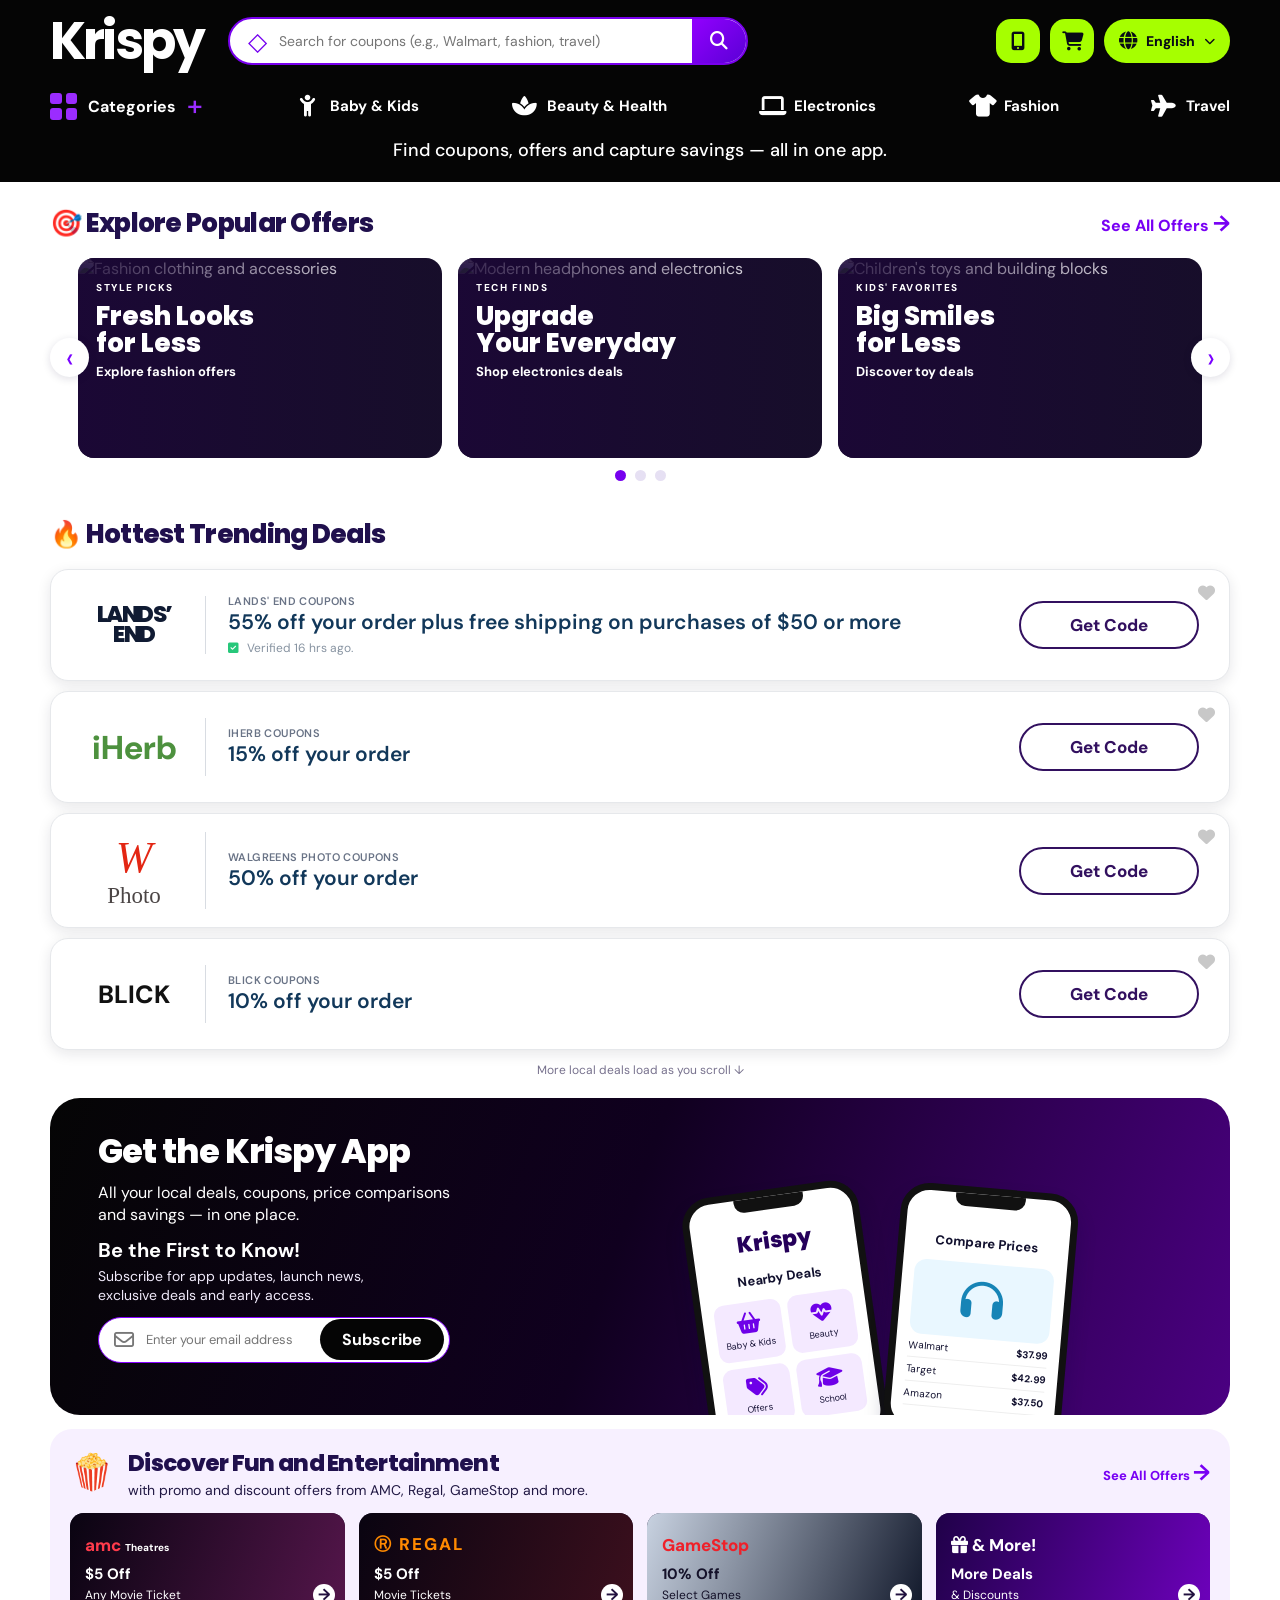
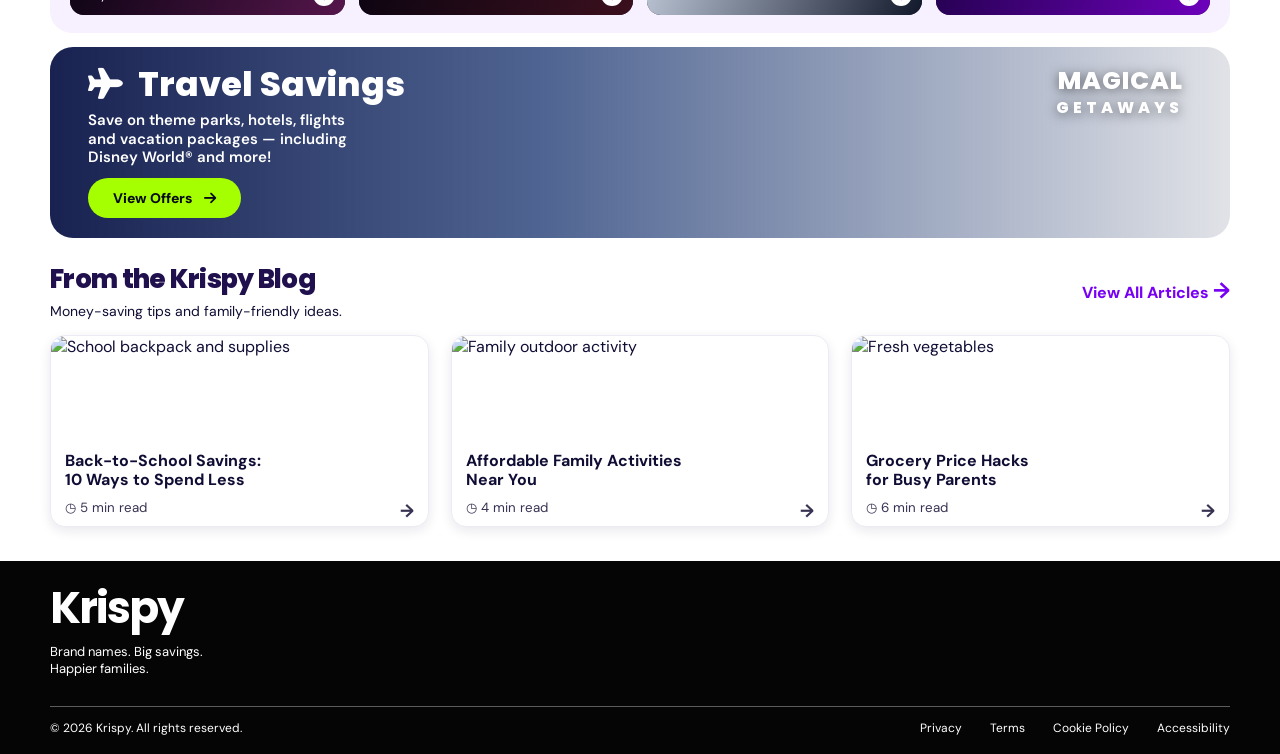
==== commit 0cbbb3ce: "Update category icon for Beauty & Health button" ====
--- a/index.html
+++ b/index.html
@@ -25,7 +25,7 @@
   <div class="category-row wrap">
     <button class="category-toggle" id="categoryToggle" aria-expanded="false" aria-controls="extraCategories"><span class="category-grid-icon"><i></i><i></i><i></i><i></i></span><span data-i18n="categories">Categories</span><b class="plus">+</b></button>
     <button class="category-link" data-category="Baby & Kids"><i class="fa-solid fa-child-reaching category-icon"></i><span data-i18n="babyKids">Baby &amp; Kids</span></button>
-    <button class="category-link" data-category="Beauty & Health"><i class="fa-solid fa-heart-pulse category-icon"></i><span data-i18n="beautyHealth">Beauty &amp; Health</span></button>
+     <button class="category-link" data-category="Beauty & Health"><i class="fa-solid fa-spa category-icon"></i><span data-i18n="beautyHealth">Beauty &amp; Health</span></button>
     <button class="category-link" data-category="Electronics"><i class="fa-solid fa-laptop category-icon"></i><span data-i18n="electronics">Electronics</span></button>
     <button class="category-link" data-category="Fashion"><i class="fa-solid fa-shirt category-icon"></i><span data-i18n="fashion">Fashion</span></button>
     <button class="category-link" data-category="Travel"><i class="fa-solid fa-plane category-icon"></i><span data-i18n="travel">Travel</span></button>
@@ -42,9 +42,11 @@
   <div class="section-heading"><h2 data-i18n="popularOffers">🎯 Explore Popular Offers</h2><a href="#coupons">See All Offers <b>→</b></a></div>
   <div class="offer-carousel"><button class="carousel-arrow prev" aria-label="Previous offers">‹</button>
     <div class="offer-track" id="offerTrack">
-      <article class="offer-card"><img src="https://images.unsplash.com/photo-1596462502278-27bfdc403348?w=1000&q=88" alt="Women's beauty products"><div class="offer-overlay"><span>BEAUTY EDIT</span><h3>Beauty<br>Deals</h3><p>Save on top brands</p></div></article>
-      <article class="offer-card"><img src="https://images.unsplash.com/photo-1505740420928-5e560c06d30e?w=1000&q=88" alt="Premium wireless headphones"><div class="offer-overlay"><span>TECH FINDS</span><h3>Electronics<br>Savings</h3><p>Up to 40% off headphones, smart tech &amp; more</p></div></article>
-      <article class="offer-card"><img src="https://images.unsplash.com/photo-1483985988355-763728e1935b?w=1000&q=88" alt="Fashion clothing and accessories"><div class="offer-overlay"><span>STYLE PICKS</span><h3>Fashion<br>Offers</h3><p>Deals on shoes, apparel &amp; accessories</p></div></article>
+        <article class="offer-card"><img src="https://images.unsplash.com/photo-1483985988355-763728e1935b?w=900&q=88" alt="Fashion clothing and accessories"><div class="offer-overlay"><span>STYLE PICKS</span><h3>Fresh Looks<br>for Less</h3><p>Explore fashion offers</p></div></article>
+        <article class="offer-card"><img src="https://images.unsplash.com/photo-1505740420928-5e560c06d30e?w=900&q=88" alt="Modern headphones and electronics"><div class="offer-overlay"><span>TECH FINDS</span><h3>Upgrade<br>Your Everyday</h3><p>Shop electronics deals</p></div></article>
+        <article class="offer-card"><img src="https://images.unsplash.com/photo-1566576912321-d58ddd7a6088?w=900&q=88" alt="Children's toys and building blocks"><div class="offer-overlay"><span>KIDS' FAVORITES</span><h3>Big Smiles<br>for Less</h3><p>Discover toy deals</p></div></article>
+        <article class="offer-card"><img src="https://images.unsplash.com/photo-1596462502278-27bfdc403348?w=900&q=88" alt="Women's beauty and makeup products"><div class="offer-overlay"><span>BEAUTY EDIT</span><h3>Feel-Good<br>Favorites</h3><p>Find beauty offers</p></div></article>
+        <article class="offer-card"><img src="https://images.unsplash.com/photo-1594035910387-fea47794261f?w=900&q=88" alt="Men's fragrance bottle"><div class="offer-overlay"><span>GROOMING PICKS</span><h3>Signature<br>Scents</h3><p>Explore fragrance deals</p></div></article>
     </div><button class="carousel-arrow next" aria-label="Next offers">›</button>
   </div><div class="carousel-dots" id="carouselDots"><span class="active"></span><span></span><span></span></div>
 </section>
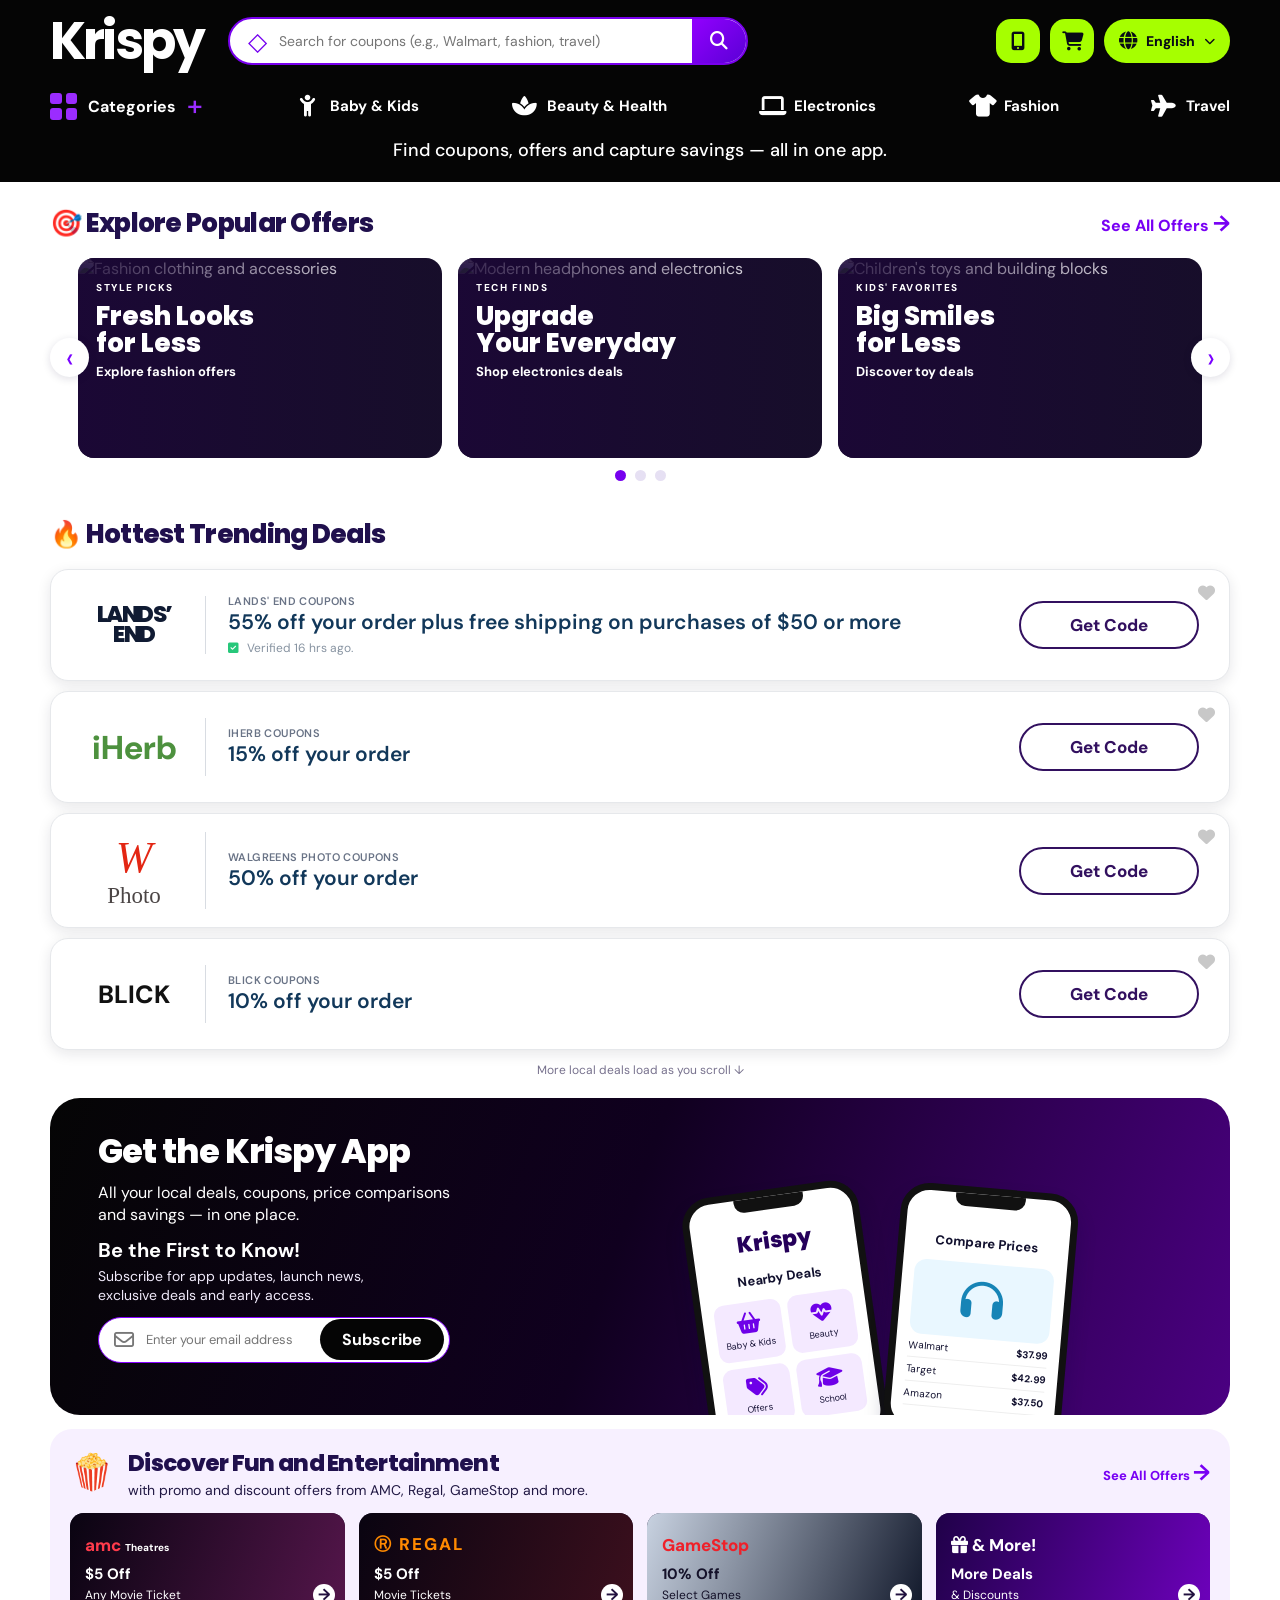
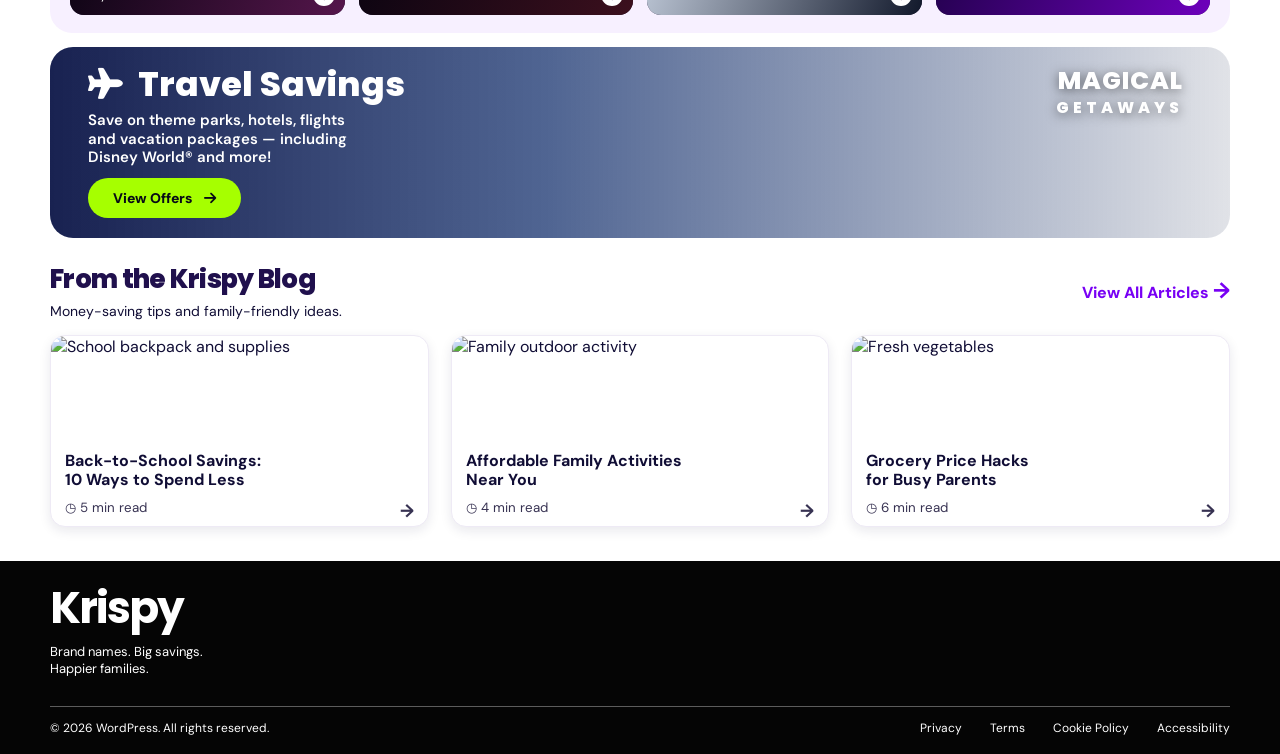
==== commit eed8f840: "Update index.html" ====
--- a/index.html
+++ b/index.html
@@ -85,7 +85,7 @@
   </div>
 </section>
 </main>
-<footer class="site-footer"><div class="footer-inner wrap"><div class="footer-wordmark">Krispy</div><p>Brand names. Big savings.<br>Happier families.</p></div><div class="footer-bottom wrap"><span>© <span id="year"></span> Krispy. All rights reserved.</span><nav><a href="#privacy">Privacy</a><a href="#terms">Terms</a><a href="#cookies">Cookie Policy</a><a href="#accessibility">Accessibility</a></nav></div></footer>
+<footer class="site-footer"><div class="footer-inner wrap"><div class="footer-wordmark">Krispy</div><p>Brand names. Big savings.<br>Happier families.</p></div><div class="footer-bottom wrap"><span>© <span id="year"></span> WordPress. All rights reserved.</span><nav><a href="#privacy">Privacy</a><a href="#terms">Terms</a><a href="#cookies">Cookie Policy</a><a href="#accessibility">Accessibility</a></nav></div></footer>
 <div class="toast" id="toast" role="status" aria-live="polite"></div>
 <script src="script.js"></script>
 </body></html>
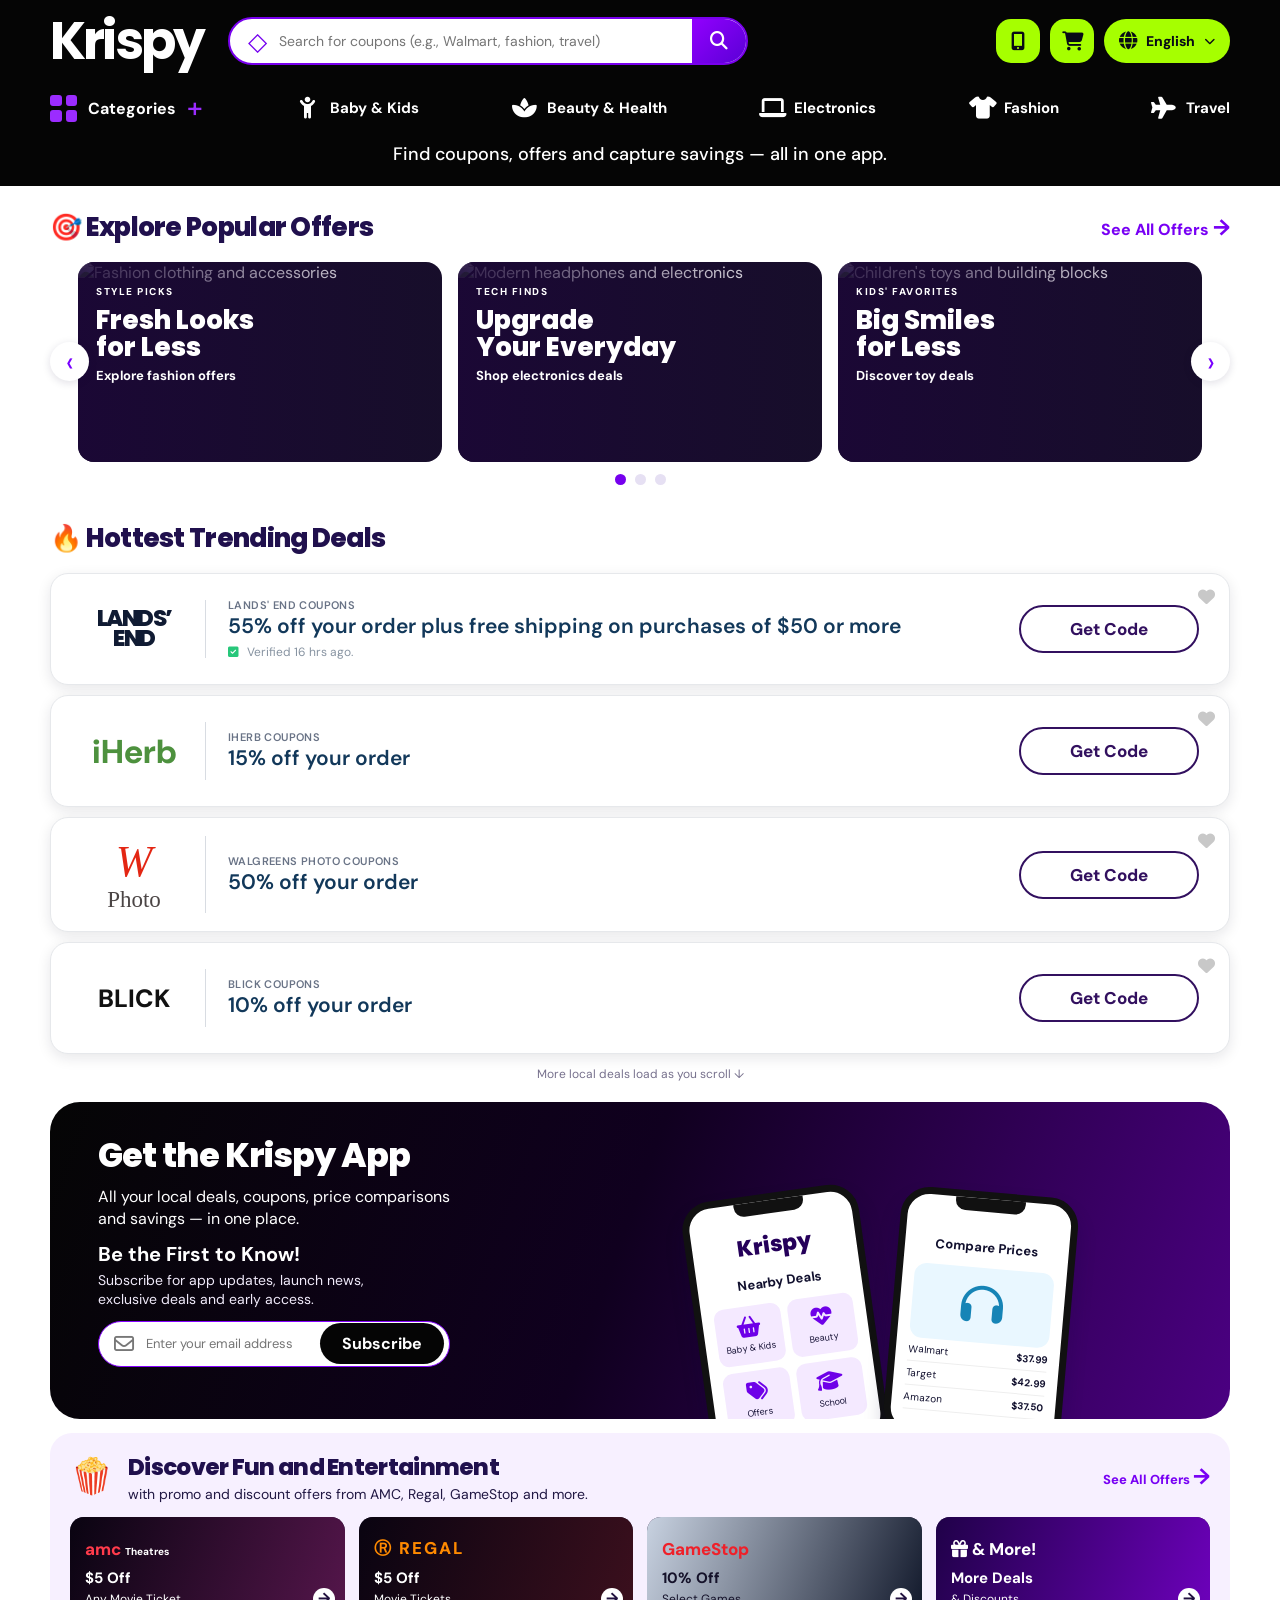
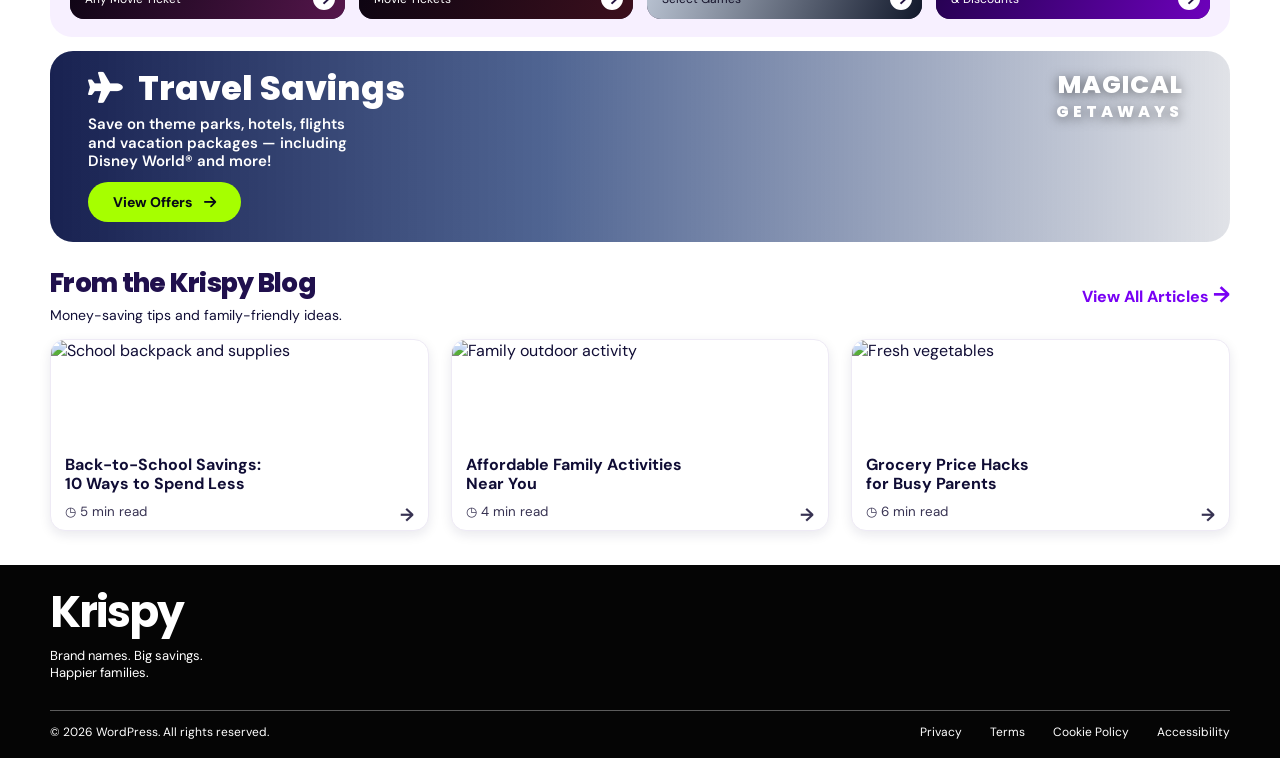
==== commit 3d267fa2: "Update index.html" ====
--- a/index.html
+++ b/index.html
@@ -24,16 +24,16 @@
   </nav>
   <div class="category-row wrap">
     <button class="category-toggle" id="categoryToggle" aria-expanded="false" aria-controls="extraCategories"><span class="category-grid-icon"><i></i><i></i><i></i><i></i></span><span data-i18n="categories">Categories</span><b class="plus">+</b></button>
-    <button class="category-link" data-category="Baby & Kids"><i class="fa-solid fa-child-reaching category-icon"></i><span data-i18n="babyKids">Baby &amp; Kids</span></button>
-     <button class="category-link" data-category="Beauty & Health"><i class="fa-solid fa-spa category-icon"></i><span data-i18n="beautyHealth">Beauty &amp; Health</span></button>
-    <button class="category-link" data-category="Electronics"><i class="fa-solid fa-laptop category-icon"></i><span data-i18n="electronics">Electronics</span></button>
-    <button class="category-link" data-category="Fashion"><i class="fa-solid fa-shirt category-icon"></i><span data-i18n="fashion">Fashion</span></button>
-    <button class="category-link" data-category="Travel"><i class="fa-solid fa-plane category-icon"></i><span data-i18n="travel">Travel</span></button>
+    <button class="category-link" data-category="Baby & Kids"><a class="category-link" href="pages/page.html" data-category="Beauty & Health" aria-label="Browse Beauty &amp; Health deals"><i class="fa-solid fa-child-reaching category-icon"></i><span data-i18n="babyKids">Baby &amp; Kids</span></a></button>
+     <a class="category-link" href="pages/page.html" data-category="Beauty & Health" aria-label="Browse Beauty &amp; Health deals"><i class="fa-solid fa-spa category-icon"></i><span data-i18n="beautyHealth">Beauty &amp; Health</span></a>
+    <button class="category-link" data-category="Electronics">  <a class="category-link" href="pages/page.html" data-category="Beauty & Health" aria-label="Browse Beauty &amp; Health deals"><i class="fa-solid fa-laptop category-icon"></i><span data-i18n="electronics">Electronics</span></a></button>
+    <button class="category-link" data-category="Fashion">  <a class="category-link" href="pages/page.html" data-category="Beauty & Health" aria-label="Browse Beauty &amp; Health deals"><i class="fa-solid fa-shirt category-icon"></i><span data-i18n="fashion">Fashion</span></a></button>
+    <button class="category-link" data-category="Travel"><a class="category-link" href="pages/page.html" data-category="Beauty & Health" aria-label="Browse Beauty &amp; Health deals"><i class="fa-solid fa-plane category-icon"></i><span data-i18n="travel">Travel</span></a></button>
   </div>
   <div class="extra-categories wrap" id="extraCategories" hidden>
-    <button class="category-link" data-category="Dining"><i class="fa-solid fa-utensils category-icon"></i><span data-i18n="dining">Dining</span></button>
-    <button class="category-link" data-category="Home & Garden"><i class="fa-solid fa-house category-icon"></i><span data-i18n="homeGarden">Home &amp; Garden</span></button>
-    <button class="category-link" data-category="Pets"><i class="fa-solid fa-paw category-icon"></i><span data-i18n="pets">Pets</span></button>
+    <button class="category-link" data-category="Dining"><a class="category-link" href="pages/page.html" data-category="Beauty & Health" aria-label="Browse Beauty &amp; Health deals"><i class="fa-solid fa-utensils category-icon"></i><span data-i18n="dining">Dining</span></a></button>
+    <button class="category-link" data-category="Home & Garden">  <a class="category-link" href="pages/page.html" data-category="Beauty & Health" aria-label="Browse Beauty &amp; Health deals"><i class="fa-solid fa-house category-icon"></i><span data-i18n="homeGarden">Home &amp; Garden</span></a></button>
+    <button class="category-link" data-category="Pets"><a class="category-link" href="pages/page.html" data-category="Beauty & Health" aria-label="Browse Beauty &amp; Health deals"><i class="fa-solid fa-paw category-icon"></i><span data-i18n="pets">Pets</span></a></button>
   </div>
   <p class="hero-copy wrap" data-i18n="heroCopy">Find coupons, offers and capture savings — all in one app.</p>
 </header>
@@ -76,7 +76,7 @@
     <a class="entertainment-card more-card" href="#coupons"><span class="ent-brand more-brand"><i class="fa-solid fa-gift"></i> &amp; More!</span><strong>More Deals</strong><span>&amp; Discounts</span><b class="round-arrow">→</b></a>
   </div>
 </section>
-<section class="travel-promo wrap" id="travel"><div class="travel-content"><div class="travel-title-row"><i class="fa-solid fa-plane"></i><h2>Travel Savings</h2></div><p>Save on theme parks, hotels, flights<br class="desktop-only"> and vacation packages — including<br class="desktop-only"> Disney World® and more!</p><a class="travel-button" href="#coupons">View Offers <i class="fa-solid fa-arrow-right"></i></a></div><div class="travel-brand">MAGICAL<br><span>GETAWAYS</span></div></section>
+<section class="travel-promo wrap" id="travel"><div class="travel-content"><div class="travel-title-row"><i class="fa-solid fa-plane"></i><h2>Travel Savings</h2></div><p>Save on theme parks, hotels, flights<br class="desktop-only"> and vacation packages — including<br class="desktop-only"> Disney World® and more!</p><a class="travel-button" href="pages/page.html">View Offers <i class="fa-solid fa-arrow-right"></i></a></div><div class="travel-brand">MAGICAL<br><span>GETAWAYS</span></div></section>
 <section class="section wrap blog-section" id="blog"><div class="section-heading"><div><h2 data-i18n="blog">From the Krispy Blog</h2><p class="section-subtitle">Money-saving tips and family-friendly ideas.</p></div><a href="#blog">View All Articles <b>→</b></a></div>
   <div class="blog-grid">
     <a class="blog-card" href="#blog"><img src="https://images.unsplash.com/photo-1503919005314-30d93d07d823?w=700&q=85" alt="School backpack and supplies"><div><h3>Back-to-School Savings:<br>10 Ways to Spend Less</h3><small>◷ 5 min read <b>→</b></small></div></a>
